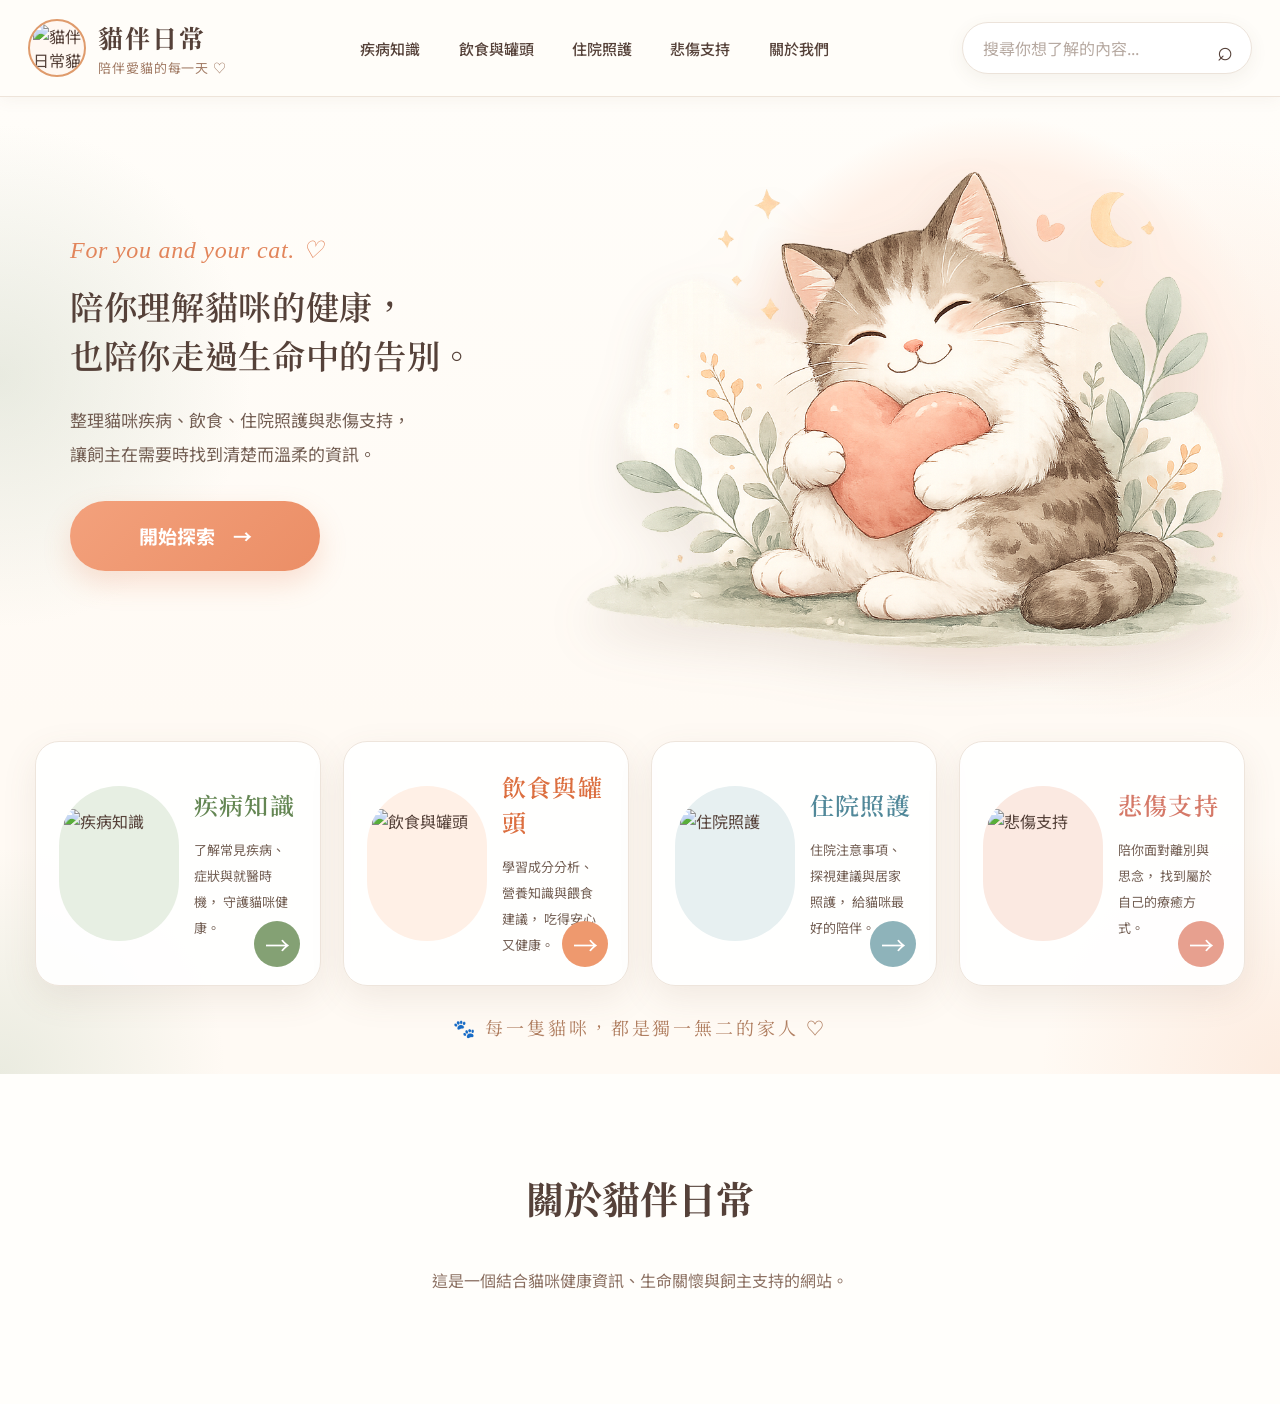
==== index.html @ 2c2134bd "Add files via upload" ====
<!DOCTYPE html>
<html lang="zh-Hant">
<head>
  <meta charset="UTF-8">

  <meta
    name="viewport"
    content="width=device-width, initial-scale=1.0"
  >

  <title>貓伴日常</title>

  <!-- Google 字體 -->
  <link rel="preconnect" href="https://fonts.googleapis.com">
  <link rel="preconnect" href="https://fonts.gstatic.com" crossorigin>

  <link
    href="https://fonts.googleapis.com/css2?family=Noto+Sans+TC:wght@400;500;600;700&family=Noto+Serif+TC:wght@500;600;700&display=swap"
    rel="stylesheet"
  >

  <!-- 連結 CSS -->
  <link rel="stylesheet" href="style.css">
</head>

<body>

  <!-- 導覽列 -->
  <header class="header">
    <div class="navigation">

      <!-- 左側 Logo -->
      <a href="#" class="logo">
        <div class="logo-image">
  <img
    src="images/cat-foot.png"
    alt="貓伴日常貓掌圖示"
  >
</div>

        <div class="logo-text">
          <strong>貓伴日常</strong>
          <span>陪伴愛貓的每一天 ♡</span>
        </div>
      </a>

      <!-- 中間選單 -->
      <nav class="nav-links">
        <a href="#disease">疾病知識</a>
        <a href="#food">飲食與罐頭</a>
        <a href="#hospital">住院照護</a>
        <a href="#grief">悲傷支持</a>
        <a href="#about">關於我們</a>
      </nav>

      <!-- 右側搜尋框 -->
      <div class="search-box">
        <input
          type="search"
          placeholder="搜尋你想了解的內容..."
        >

        <span class="search-icon">⌕</span>
      </div>

    </div>
  </header>

  <main>

    <!-- 首頁主視覺 -->
    <section class="hero">

      <div class="hero-container">

        <!-- 左側文字 -->
        <div class="hero-text">

          <p class="english-title">
            For you and your cat. ♡
          </p>

          <h1>
            陪你理解貓咪的健康，<br>
            也陪你走過生命中的告別。
          </h1>

          <p class="hero-description">
            整理貓咪疾病、飲食、住院照護與悲傷支持，<br>
            讓飼主在需要時找到清楚而溫柔的資訊。
          </p>

          <button id="exploreButton" class="explore-button">

    <span>開始探索</span>

    <span>→</span>

</button>

        </div>

        <!-- 右側圖片 -->
        <div class="hero-image-area">

          <div class="soft-circle"></div>

          <img
            src="cat-hero.png"
            alt="抱著愛心的貓咪插畫"
            class="hero-cat"
          >

          

        </div>

      </div>

    </section>

    <!-- 四張分類卡片 -->
    <section id="categories" class="category-section">

      <div class="category-grid">

        <!-- 疾病知識 -->
        <article id="disease" class="category-card">
          <div class="category-image green">
    <img src="images/cat-doctor.png" alt="疾病知識">
</div>

          <div class="category-content">
            <h2 class="green-text">疾病知識</h2>

            <p>
              了解常見疾病、症狀與就醫時機，
              守護貓咪健康。
            </p>
          </div>

          <button class="card-button green-button">
            →
          </button>
        </article>

        <!-- 飲食與罐頭 -->
        <article id="food" class="category-card">
          <div class="category-image orange">
    <img src="images/cat-can.png" alt="飲食與罐頭">
</div>

          <div class="category-content">
            <h2 class="orange-text">飲食與罐頭</h2>

            <p>
              學習成分分析、營養知識與餵食建議，
              吃得安心又健康。
            </p>
          </div>

          <button class="card-button orange-button">
            →
          </button>
        </article>

        <!-- 住院照護 -->
        <article id="hospital" class="category-card">
          <div class="category-image blue">
    <img src="images/cat-hospital.png" alt="住院照護">
</div>

          <div class="category-content">
            <h2 class="blue-text">住院照護</h2>

            <p>
              住院注意事項、探視建議與居家照護，
              給貓咪最好的陪伴。
            </p>
          </div>

          <button class="card-button blue-button">
            →
          </button>
        </article>

        <!-- 悲傷支持 -->
        <article id="grief" class="category-card">
          <div class="category-image pink">
    <img src="images/cat-heart.png" alt="悲傷支持">
</div>

          <div class="category-content">
            <h2 class="pink-text">悲傷支持</h2>

            <p>
              陪你面對離別與思念，
              找到屬於自己的療癒方式。
            </p>
          </div>

          <button class="card-button pink-button">
            →
          </button>
        </article>

      </div>

      <p class="bottom-text">
        🐾 每一隻貓咪，都是獨一無二的家人 ♡
      </p>

    </section>

    <!-- 暫時放著，讓導覽列可跳轉 -->
    <section id="about" class="about-section">
      <h2>關於貓伴日常</h2>

      <p>
        這是一個結合貓咪健康資訊、生命關懷與飼主支持的網站。
      </p>
    </section>

  </main>

  <!-- 連結 JavaScript -->
  <script src="script.js"></script>

</body>
</html>
---- style.css ----
/* =========================
   基本設定
========================= */

* {
  box-sizing: border-box;
}

html {
  scroll-behavior: smooth;
}

body {
  margin: 0;

  font-family:
    "Noto Sans TC",
    sans-serif;

  color: #554139;

  background-color: #fffaf4;
}

a {
  color: inherit;
  text-decoration: none;
}

button,
input {
  font: inherit;
}


/* =========================
   導覽列
========================= */

.header {
  position: sticky;
  top: 0;
  z-index: 100;

  background-color: rgba(255, 253, 249, 0.96);

  border-bottom: 1px solid #eee4da;

  box-shadow:
    0 3px 16px rgba(112, 87, 68, 0.06);

  backdrop-filter: blur(14px);
}

.navigation {
  width: min(
    1450px,
    calc(100% - 56px)
  );

  min-height: 96px;

  margin: 0 auto;

  display: grid;

  grid-template-columns:
    auto
    1fr
    auto;

  align-items: center;

  gap: 40px;
}


/* Logo */

.logo {
  display: flex;

  align-items: center;

  gap: 12px;
}

.logo-image {
  width: 58px;
  height: 58px;

  display: flex;
  align-items: center;
  justify-content: center;

  flex-shrink: 0;

  border: 2px solid #df9b6c;
  border-radius: 50%;

  background-color: #fff8f2;

  overflow: hidden;
}

.logo-image img {
  width: 48px;
  height: 48px;

  object-fit: contain;
}

.logo-text strong {
  display: block;

  font-family:
    "Noto Serif TC",
    serif;

  font-size: 25px;

  letter-spacing: 0.08em;
}

.logo-text span {
  display: block;

  margin-top: 3px;

  color: #a27c66;

  font-size: 13px;

  letter-spacing: 0.07em;
}


/* 導覽連結 */

.nav-links {
  display: flex;

  justify-content: center;

  gap: clamp(
    22px,
    3vw,
    48px
  );

  font-size: 15px;

  font-weight: 500;

  white-space: nowrap;
}

.nav-links a {
  position: relative;

  transition:
    color 0.2s ease;
}

.nav-links a::after {
  content: "";

  position: absolute;

  left: 0;
  right: 100%;
  bottom: -9px;

  height: 2px;

  background-color: #e99871;

  transition:
    right 0.2s ease;
}

.nav-links a:hover {
  color: #df875f;
}

.nav-links a:hover::after {
  right: 0;
}


/* 搜尋框 */

.search-box {
  width: 290px;
  height: 52px;

  padding: 0 18px;

  display: flex;

  align-items: center;

  gap: 10px;

  background-color: #ffffff;

  border: 1px solid #ece3da;

  border-radius: 999px;

  box-shadow:
    0 5px 18px rgba(102, 78, 60, 0.07);
}

.search-box input {
  width: 100%;

  border: none;

  outline: none;

  color: #554139;

  background-color: transparent;
}

.search-box input::placeholder {
  color: #b7aaa2;
}

.search-icon {
  font-size: 27px;
}


/* =========================
   首頁主視覺
========================= */

.hero {
  min-height: 620px;

  overflow: hidden;

  background:
    radial-gradient(
      circle at 94% 55%,
      rgba(249, 206, 181, 0.32),
      transparent 24%
    ),
    radial-gradient(
      circle at 0% 45%,
      rgba(191, 203, 183, 0.35),
      transparent 19%
    ),
    linear-gradient(
      180deg,
      #fffdf9 0%,
      #fffaf4 100%
    );
}

.hero-container{

    width:min(
        1400px,
        calc(100% - 60px)
    );

    margin:0 auto;

    display:grid;

    grid-template-columns:
        58%
        42%;

    align-items:center;

}


/* 左側文字 */

.hero-text {
  position: relative;
  z-index: 2;

  max-width: 720px;

  padding-left: 40px;
}

.english-title {
  margin: 0 0 18px;

  color: #e2855b;

  font-family:
    Georgia,
    "Times New Roman",
    serif;

  font-size: 24px;

  font-style: italic;

  letter-spacing: 0.03em;
}

.hero-text h1 {
  margin: 0;

  font-family:
    "Noto Serif TC",
    serif;

  font-size: clamp(
    26px,
    2.6vw,
    42px
  );

  font-weight: 600;

  line-height: 1.45;

  letter-spacing: 0.02em;

  max-width: 760px;
}

.hero-description {
  margin: 24px 0 30px;

  color: #735e53;

  font-size: 17px;

  line-height: 2;
}


/* 開始探索按鈕 */

.explore-button {
  min-width: 250px;
  height: 70px;

  padding: 0 30px;

  display: inline-flex;

  align-items: center;
  justify-content: center;

  gap: 18px;

  color: #ffffff;

  background:
    linear-gradient(
      135deg,
      #f3a17c,
      #eb8e66
    );

  border: none;

  border-radius: 999px;

  cursor: pointer;

  font-size: 19px;

  font-weight: 700;

  box-shadow:
    0 12px 28px rgba(226, 126, 84, 0.22);

  transition:
    transform 0.2s ease,
    box-shadow 0.2s ease;
}

.explore-button:hover {
  transform: translateY(-3px);

  box-shadow:
    0 17px 34px rgba(226, 126, 84, 0.3);
}

/* ⭐ 新增這段 */

.paw-icon{

    width:50px;

    height:50px;

    object-fit:contain;

    flex-shrink:0;

}

/* 右側圖片區 */

.hero-image-area {
  position: relative;

  min-height: 560px;

  display: flex;

  align-items: center;
  justify-content: center;
}

.soft-circle{

    position:absolute;

    width:580px;
    height:580px;

    border-radius:50%;

    background:
      radial-gradient(
        circle,
        #fde7d9 0%,
        #fff1e8 58%,
        transparent 70%
      );

}

.hero-cat {
  position: relative;
  z-index: 2;

  width: 920px;
  max-width: none;
  height: auto;

  object-fit: contain;

  transform:
    translate(-120px, 50px)
    scale(1.08);

  transform-origin: center;

  filter:
    drop-shadow(
      0 20px 22px rgba(105, 77, 60, 0.12)
    );
}


/* 裝飾 */

.decoration {
  position: absolute;

  z-index: 3;
}

.moon{

    top:90px;

    right:120px;

    font-size:58px;

}

.star-one{

    top:110px;

    left:130px;

    font-size:28px;

}

.star-two{

    bottom:120px;

    right:150px;

    font-size:22px;

}

.heart{

    top:150px;

    right:200px;

    font-size:26px;

}


/* =========================
   分類卡片區
========================= */

.category-section {
  padding: 24px 0 34px;

  background:
    radial-gradient(
      circle at 0% 100%,
      rgba(190, 204, 181, 0.32),
      transparent 17%
    ),
    radial-gradient(
      circle at 100% 100%,
      rgba(248, 203, 177, 0.3),
      transparent 18%
    ),
    #fffaf4;
}

.category-grid {
  width: min(
    1410px,
    calc(100% - 70px)
  );

  margin: 0 auto;

  display: grid;

  grid-template-columns:
    repeat(4, 1fr);

  gap: 22px;
}

.category-card {
  position: relative;

  min-height: 245px;

  padding: 25px 23px;

  display: grid;

  grid-template-columns:
    120px
    1fr;

  align-items: center;

  gap: 15px;

  background-color:
    rgba(255, 255, 255, 0.92);

  border: 1px solid #eee5dc;

  border-radius: 24px;

  box-shadow:
    0 12px 35px rgba(117, 87, 68, 0.1);

  transition:
    transform 0.2s ease,
    box-shadow 0.2s ease;
}

.category-card:hover {
  transform: translateY(-5px);

  box-shadow:
    0 18px 42px rgba(117, 87, 68, 0.14);
}


/* 卡片圓形插圖 */

.category-image {

  width: 120px;
  height: 155px;

  display: flex;

  justify-content: center;
  align-items: center;

  border-radius: 60px;

  overflow: hidden;
}

.category-image img{

    width:110px;

    height:110px;

    object-fit:contain;

    transition:.3s;

}

.category-card:hover .category-image img{

    transform:scale(1.08);

}

.category-image.green {
  background-color: #e7efe3;
}

.category-image.orange {
  background-color: #fff0e6;
}

.category-image.blue {
  background-color: #e7f0f1;
}

.category-image.pink {
  background-color: #fbe9e1;
}


/* 卡片文字 */

.category-content h2 {
  margin: 0 0 15px;

  font-family:
    "Noto Serif TC",
    serif;

  font-size: 24px;

  font-weight: 600;

  letter-spacing: 0.05em;
}

.category-content p {
  margin: 0;

  color: #735f54;

  font-size: 13px;

  line-height: 2;
}

.green-text {
  color: #648653;
}

.orange-text {
  color: #dc6f40;
}

.blue-text {
  color: #518899;
}

.pink-text {
  color: #d57968;
}


/* 卡片右下角按鈕 */

.card-button {
  position: absolute;

  right: 20px;
  bottom: 18px;

  width: 46px;
  height: 46px;

  display: grid;
  place-items: center;

  color: #ffffff;

  border: none;

  border-radius: 50%;

  cursor: pointer;

  font-size: 25px;

  transition:
    transform 0.2s ease;
}

.card-button:hover {
  transform: translateX(4px);
}

.green-button {
  background-color: #84a174;
}

.orange-button {
  background-color: #ee996e;
}

.blue-button {
  background-color: #8eb3ba;
}

.pink-button {
  background-color: #e7a08f;
}


/* 下方文字 */

.bottom-text {
  margin: 28px 0 0;

  text-align: center;

  color: #b07e60;

  font-family:
    "Noto Serif TC",
    serif;

  font-size: 18px;

  letter-spacing: 0.16em;
}


/* =========================
   關於區塊
========================= */

.about-section {
  min-height: 330px;

  padding: 90px 20px;

  display: grid;

  place-items: center;

  text-align: center;

  background-color: #fffefb;
}

.about-section h2 {
  margin: 0 0 15px;

  font-family:
    "Noto Serif TC",
    serif;

  font-size: 38px;
}

.about-section p {
  color: #8c7163;
}


/* =========================
   平板版
========================= */

@media (max-width: 1200px) {

  .search-box {
    display: none;
  }

  .navigation {
    grid-template-columns:
      auto
      1fr;
  }

  .hero-container {
    grid-template-columns:
      1fr
      1fr;
  }

  .category-grid {
    max-width: 900px;

    grid-template-columns:
      repeat(2, 1fr);
  }

}


/* =========================
   手機版
========================= */

@media (max-width: 820px) {

  .navigation {
    width: calc(100% - 28px);

    min-height: 78px;

    display: flex;

    justify-content: center;
  }

  .nav-links {
    display: none;
  }

  .hero-container {
    width: calc(100% - 30px);

    padding: 60px 0 20px;

    grid-template-columns: 1fr;

    text-align: center;
  }

  .hero-text h1 {
    font-size: 39px;
  }

  .hero-description br {
    display: none;
  }

  .hero-image-area {
    min-height: 430px;
  }

  .soft-circle {
    width: 390px;
    height: 390px;
  }

  .hero-cat {
    max-height: 430px;
  }

}


@media (max-width: 600px) {

  .logo-text strong {
    font-size: 20px;
  }

  .logo-text span {
    font-size: 11px;
  }

  .english-title {
    font-size: 21px;
  }

  .hero-text h1 {
    font-size: 34px;
  }

  .hero-description {
    font-size: 15px;
  }

  .explore-button {
    min-width: 220px;
    height: 62px;

    font-size: 17px;
  }

  .hero-image-area {
    min-height: 340px;
  }

  .soft-circle {
    width: 310px;
    height: 310px;
  }

  .category-grid {
    width: calc(100% - 28px);

    grid-template-columns: 1fr;
  }

  .category-card {
    grid-template-columns:
      110px
      1fr;
  }

  .category-image {
    width: 110px;
    height: 145px;
  }

  .bottom-text {
    padding: 0 15px;

    font-size: 14px;

    letter-spacing: 0.07em;
  }

}
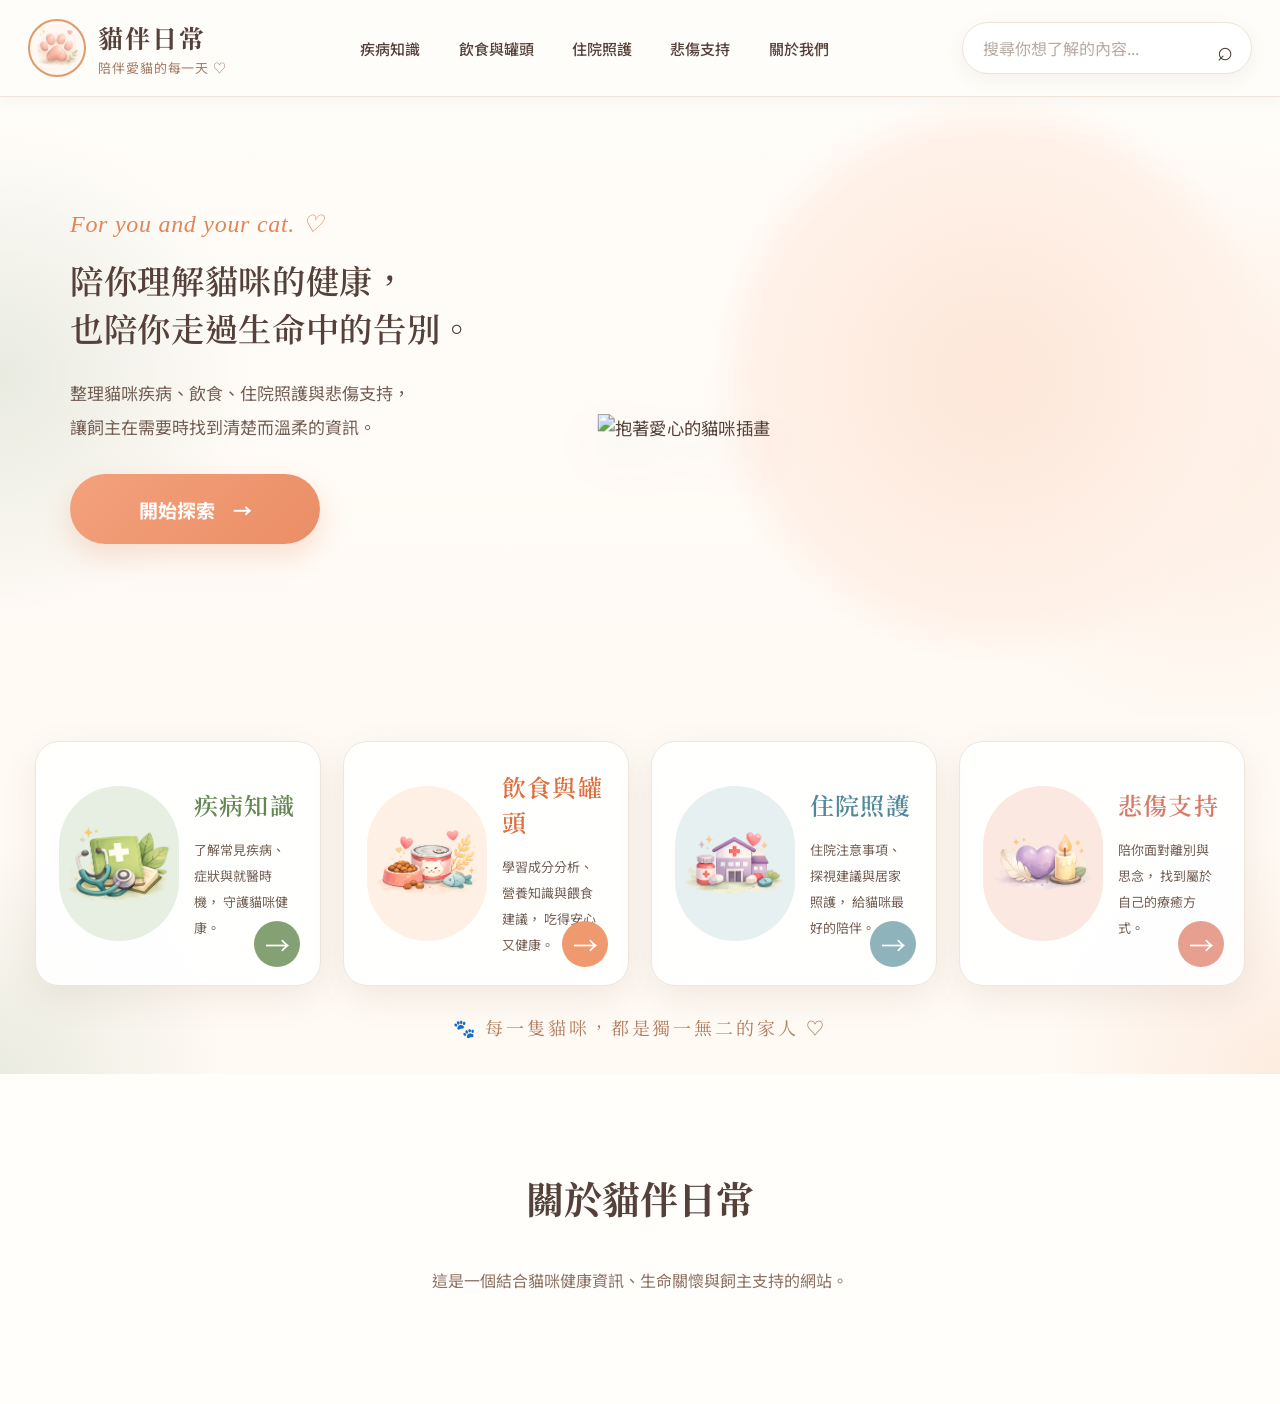
==== commit 9254a2e3: "Add files via upload" ====
--- a/index.html
+++ b/index.html
@@ -106,10 +106,10 @@
           <div class="soft-circle"></div>
 
           <img
-            src="cat-hero.png"
-            alt="抱著愛心的貓咪插畫"
-            class="hero-cat"
-          >
+    src="images/cat-hero.png"
+    alt="抱著愛心的貓咪插畫"
+    class="hero-cat"
+>
 
           
 
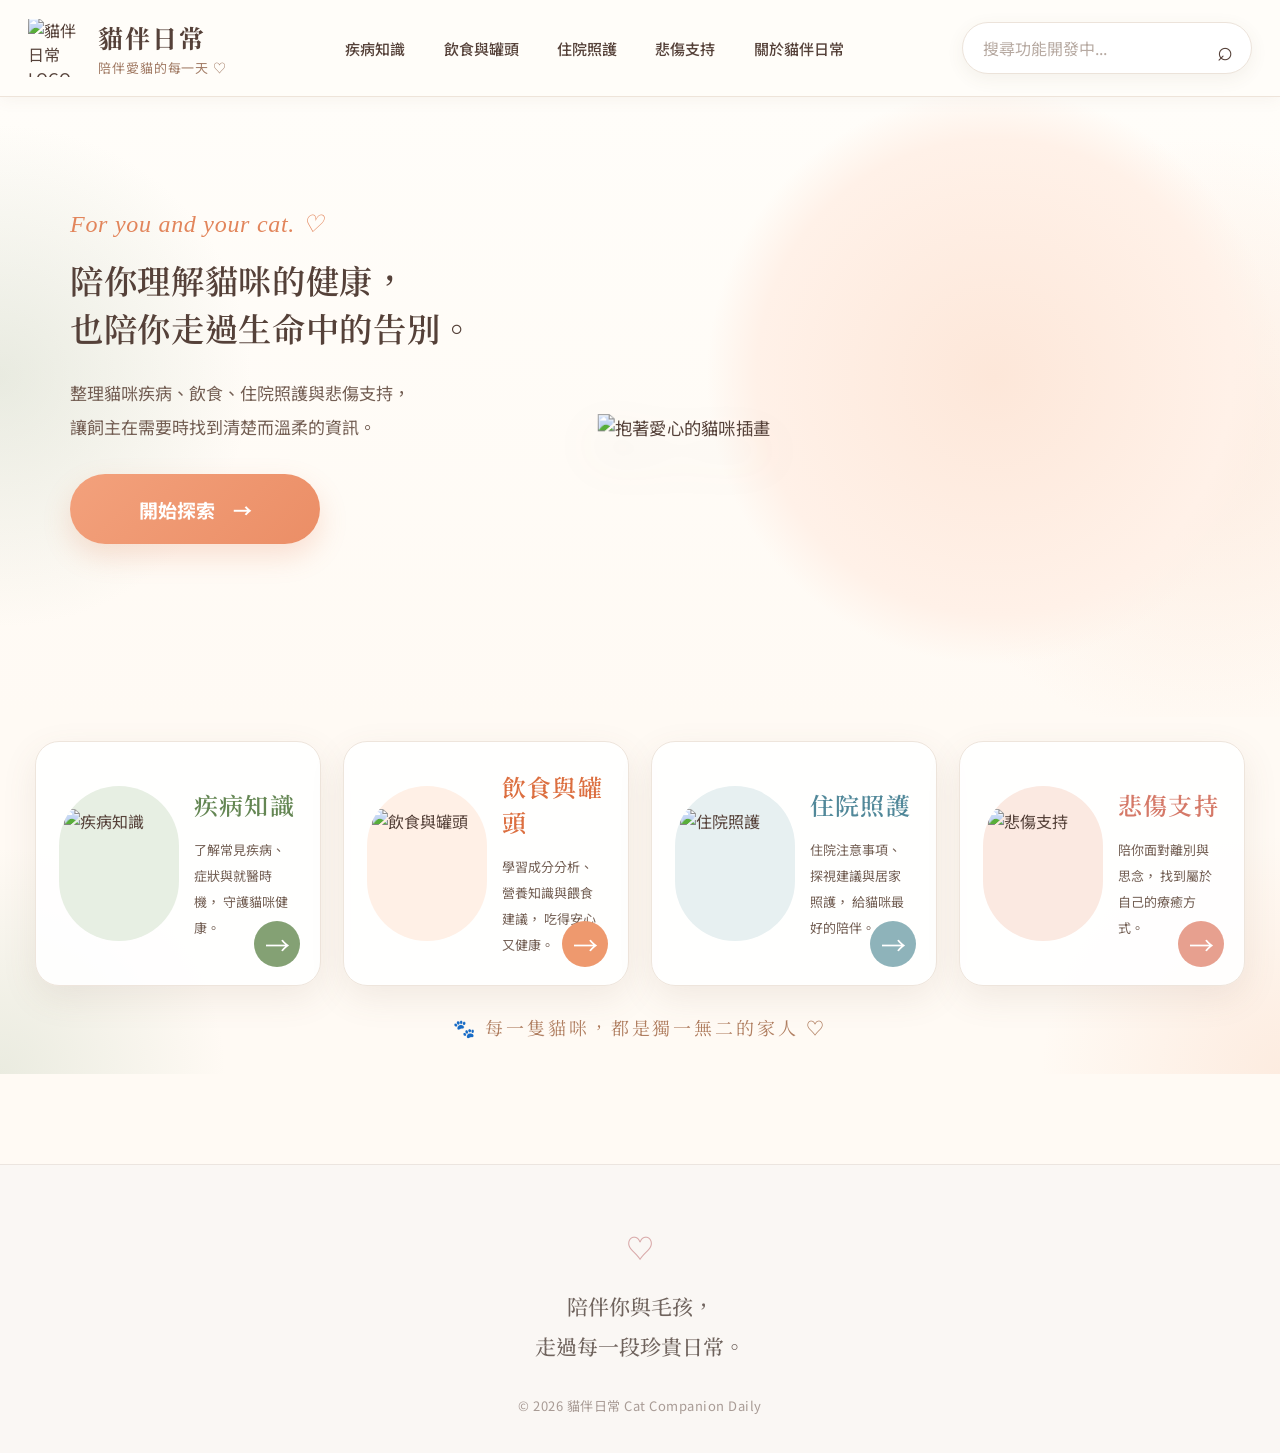
==== commit 0eb35e01: "Add files via upload" ====
--- a/index.html
+++ b/index.html
@@ -10,6 +10,8 @@
 
   <title>貓伴日常</title>
 
+<link rel="icon" type="image/png" href="images/cat-icon.png">
+
   <!-- Google 字體 -->
   <link rel="preconnect" href="https://fonts.googleapis.com">
   <link rel="preconnect" href="https://fonts.gstatic.com" crossorigin>
@@ -33,8 +35,8 @@
       <a href="#" class="logo">
         <div class="logo-image">
   <img
-    src="images/cat-foot.png"
-    alt="貓伴日常貓掌圖示"
+    src="images/cat-icon.png"
+    alt="貓伴日常LOGO"
   >
 </div>
 
@@ -46,22 +48,25 @@
 
       <!-- 中間選單 -->
       <nav class="nav-links">
-        <a href="#disease">疾病知識</a>
-        <a href="#food">飲食與罐頭</a>
-        <a href="#hospital">住院照護</a>
-        <a href="#grief">悲傷支持</a>
-        <a href="#about">關於我們</a>
+        <a href="disease.html">疾病知識</a>
+        <a href="food.html">飲食與罐頭</a>
+        <a href="hospital.html">住院照護</a>
+        <a href="grief.html">悲傷支持</a>
+        <a href="about.html">關於貓伴日常</a>
       </nav>
 
       <!-- 右側搜尋框 -->
       <div class="search-box">
-        <input
-          type="search"
-          placeholder="搜尋你想了解的內容..."
-        >
-
-        <span class="search-icon">⌕</span>
-      </div>
+
+  <input
+    type="search"
+    placeholder="搜尋功能開發中..."
+    disabled
+  >
+
+  <span class="search-icon">⌕</span>
+
+</div>
 
     </div>
   </header>
@@ -139,9 +144,12 @@
             </p>
           </div>
 
-          <button class="card-button green-button">
-            →
-          </button>
+          <a
+  href="disease.html"
+  class="card-button green-button"
+>
+  →
+</a>
         </article>
 
         <!-- 飲食與罐頭 -->
@@ -159,9 +167,12 @@
             </p>
           </div>
 
-          <button class="card-button orange-button">
-            →
-          </button>
+          <a
+  href="food.html"
+  class="card-button orange-button"
+>
+  →
+</a>
         </article>
 
         <!-- 住院照護 -->
@@ -179,30 +190,38 @@
             </p>
           </div>
 
-          <button class="card-button blue-button">
-            →
-          </button>
+          <a
+  href="hospital.html"
+  class="card-button blue-button"
+>
+  →
+</a>
         </article>
 
         <!-- 悲傷支持 -->
-        <article id="grief" class="category-card">
-          <div class="category-image pink">
+<article id="grief" class="category-card">
+
+  <div class="category-image pink">
     <img src="images/cat-heart.png" alt="悲傷支持">
-</div>
-
-          <div class="category-content">
-            <h2 class="pink-text">悲傷支持</h2>
-
-            <p>
-              陪你面對離別與思念，
-              找到屬於自己的療癒方式。
-            </p>
-          </div>
-
-          <button class="card-button pink-button">
-            →
-          </button>
-        </article>
+  </div>
+
+  <div class="category-content">
+    <h2 class="pink-text">悲傷支持</h2>
+
+    <p>
+      陪你面對離別與思念，
+      找到屬於自己的療癒方式。
+    </p>
+  </div>
+
+  <a
+    href="grief.html"
+    class="card-button pink-button"
+  >
+    →
+  </a>
+
+</article>
 
       </div>
 
@@ -212,19 +231,29 @@
 
     </section>
 
-    <!-- 暫時放著，讓導覽列可跳轉 -->
-    <section id="about" class="about-section">
-      <h2>關於貓伴日常</h2>
-
-      <p>
-        這是一個結合貓咪健康資訊、生命關懷與飼主支持的網站。
-      </p>
-    </section>
-
   </main>
 
   <!-- 連結 JavaScript -->
   <script src="script.js"></script>
 
 </body>
-</html>+</html>
+
+<footer class="site-footer">
+
+  <div class="site-footer-content">
+
+    <div class="footer-heart">♡</div>
+
+    <p class="footer-text">
+      陪伴你與毛孩，<br>
+      走過每一段珍貴日常。
+    </p>
+
+    <p class="footer-copyright">
+      © 2026 貓伴日常 Cat Companion Daily
+    </p>
+
+  </div>
+
+</footer>
--- a/style.css
+++ b/style.css
@@ -95,17 +95,12 @@
 
   flex-shrink: 0;
 
-  border: 2px solid #df9b6c;
-  border-radius: 50%;
-
-  background-color: #fff8f2;
-
   overflow: hidden;
 }
 
 .logo-image img {
-  width: 48px;
-  height: 48px;
+  width: 60px;
+  height: 60px;
 
   object-fit: contain;
 }
@@ -930,4 +925,4046 @@
     letter-spacing: 0.07em;
   }
 
-}+}
+
+/* =========================
+   疾病知識頁
+========================= */
+
+.disease-hero {
+  padding: 90px 20px 65px;
+
+  text-align: center;
+
+  background:
+    radial-gradient(
+      circle at 15% 30%,
+      rgba(190, 204, 181, 0.35),
+      transparent 23%
+    ),
+    radial-gradient(
+      circle at 90% 35%,
+      rgba(248, 203, 177, 0.28),
+      transparent 22%
+    ),
+    #fffaf4;
+}
+
+.disease-english-title {
+  margin: 0 0 12px;
+
+  color: #db8b64;
+
+  font-family:
+    Georgia,
+    "Times New Roman",
+    serif;
+
+  font-size: 21px;
+
+  font-style: italic;
+}
+
+.disease-hero h1 {
+  margin: 0 0 20px;
+
+  color: #5b453b;
+
+  font-family:
+    "Noto Serif TC",
+    serif;
+
+  font-size: 46px;
+
+  letter-spacing: 0.08em;
+}
+
+.disease-hero p {
+  max-width: 650px;
+
+  margin: 0 auto;
+
+  color: #806b60;
+
+  font-size: 17px;
+
+  line-height: 1.9;
+}
+
+.disease-section {
+  padding: 65px 0 100px;
+
+  background-color: #fffdf9;
+}
+
+.disease-grid {
+  width: min(
+    1100px,
+    calc(100% - 60px)
+  );
+
+  margin: 0 auto;
+
+  display: grid;
+
+  grid-template-columns:
+    repeat(2, 1fr);
+
+  gap: 28px;
+}
+
+.disease-card {
+  min-height: 245px;
+
+  padding: 34px;
+
+  display: grid;
+
+  grid-template-columns:
+    75px
+    1fr;
+
+  gap: 22px;
+
+  background-color: #ffffff;
+
+  border: 1px solid #eee4da;
+
+  border-radius: 26px;
+
+  box-shadow:
+    0 12px 32px rgba(108, 80, 62, 0.08);
+
+  transition:
+    transform 0.2s ease,
+    box-shadow 0.2s ease;
+}
+
+.disease-card:hover {
+  transform: translateY(-5px);
+
+  box-shadow:
+    0 18px 40px rgba(108, 80, 62, 0.13);
+}
+
+.disease-number {
+  width: 65px;
+  height: 65px;
+
+  display: grid;
+
+  place-items: center;
+
+  color: #ffffff;
+
+  background-color: #8fa882;
+
+  border-radius: 50%;
+
+  font-family:
+    Georgia,
+    "Times New Roman",
+    serif;
+
+  font-size: 20px;
+
+  font-weight: 700;
+}
+
+.disease-card-content h2 {
+  margin: 5px 0 16px;
+
+  color: #617c55;
+
+  font-family:
+    "Noto Serif TC",
+    serif;
+
+  font-size: 27px;
+}
+
+.disease-card-content p {
+  margin: 0 0 22px;
+
+  color: #78645a;
+
+  font-size: 15px;
+
+  line-height: 1.9;
+}
+
+.disease-link {
+  color: #df825c;
+
+  font-weight: 700;
+
+  display: inline-block;
+
+  transition: transform 0.3s ease, color 0.3s ease;
+}
+
+.disease-link:hover {
+  color: #c96d49;
+
+  transform: translateX(8px);
+}
+
+/* =========================
+   疾病文章詳細頁
+========================= */
+
+/* 上方標題區 */
+
+.article-hero {
+  padding: 82px 20px 70px;
+
+  text-align: center;
+
+  background:
+    radial-gradient(
+      circle at 12% 30%,
+      rgba(190, 204, 181, 0.32),
+      transparent 22%
+    ),
+    radial-gradient(
+      circle at 90% 35%,
+      rgba(248, 203, 177, 0.28),
+      transparent 22%
+    ),
+    #fffaf4;
+}
+
+.article-category {
+  margin: 0 0 14px;
+
+  color: #7d9a70;
+
+  font-size: 15px;
+  font-weight: 700;
+
+  letter-spacing: 0.12em;
+}
+
+.article-hero h1 {
+  margin: 0 0 20px;
+
+  color: #5c473d;
+
+  font-family:
+    "Noto Serif TC",
+    serif;
+
+  font-size: 46px;
+
+  letter-spacing: 0.06em;
+}
+
+.article-introduction {
+  max-width: 680px;
+
+  margin: 0 auto;
+
+  color: #806b60;
+
+  font-size: 17px;
+
+  line-height: 1.9;
+}
+
+
+/* 文章背景 */
+
+.article-section {
+  padding: 65px 0 100px;
+
+  background-color: #fffdf9;
+}
+
+
+/* 控制文章寬度 */
+
+.article-container {
+  width: min(
+    900px,
+    calc(100% - 60px)
+  );
+
+  margin: 0 auto;
+}
+
+
+/* 返回連結 */
+
+.back-link {
+  display: inline-block;
+
+  margin-bottom: 28px;
+
+  color: #d77e58;
+
+  font-size: 15px;
+  font-weight: 700;
+
+  transition:
+    transform 0.2s ease,
+    color 0.2s ease;
+}
+
+.back-link:hover {
+  color: #bd6745;
+
+  transform: translateX(-4px);
+}
+
+
+/* 每一個文章區塊 */
+
+.article-block {
+  margin-bottom: 26px;
+
+  padding: 34px 40px;
+
+  background-color: #ffffff;
+
+  border: 1px solid #eee4da;
+
+  border-radius: 24px;
+
+  box-shadow:
+    0 10px 28px rgba(105, 79, 61, 0.07);
+}
+
+.article-block h2 {
+  margin: 0 0 18px;
+
+  color: #66805b;
+
+  font-family:
+    "Noto Serif TC",
+    serif;
+
+  font-size: 27px;
+
+  letter-spacing: 0.04em;
+}
+
+.article-block p {
+  margin: 0 0 16px;
+
+  color: #705d53;
+
+  font-size: 16px;
+
+  line-height: 2;
+}
+
+.article-block p:last-child {
+  margin-bottom: 0;
+}
+
+
+/* 症狀與照護清單 */
+
+.article-block ul {
+  margin: 8px 0 0;
+
+  padding-left: 24px;
+}
+
+.article-block li {
+  margin-bottom: 10px;
+
+  color: #705d53;
+
+  font-size: 16px;
+
+  line-height: 1.8;
+}
+
+.article-block li::marker {
+  color: #8da781;
+}
+
+
+/* 需要就醫的提醒區塊 */
+
+.warning-block {
+  background-color: #fff5ef;
+
+  border-color: #f1d7c7;
+}
+
+.warning-block h2 {
+  color: #d97853;
+}
+
+
+/* 最下方醫療提醒 */
+
+.medical-note {
+  margin-top: 35px;
+
+  padding: 25px 30px;
+
+  text-align: center;
+
+  background-color: #eef4eb;
+
+  border-radius: 20px;
+}
+
+.medical-note strong {
+  display: block;
+
+  margin-bottom: 8px;
+
+  color: #607b55;
+
+  font-family:
+    "Noto Serif TC",
+    serif;
+
+  font-size: 20px;
+}
+
+.medical-note p {
+  margin: 0;
+
+  color: #6f635b;
+
+  font-size: 14px;
+
+  line-height: 1.8;
+}
+
+.article-gallery{
+
+    margin-top:60px;
+
+    margin-bottom:50px;
+
+    display:flex;
+
+    justify-content:center;
+
+    gap:30px;
+
+}
+
+.article-gallery img{
+
+    width:420px;
+
+    border-radius:18px;
+
+    box-shadow:
+        0 10px 28px rgba(0,0,0,.08);
+
+}
+
+/* =========================
+   Footer
+========================= */
+
+.footer{
+
+    margin-top:0;
+
+    background:#f6f0ea;
+
+    border-top:1px solid #e6ddd5;
+
+}
+
+.footer-container{
+
+    width:min(1000px, calc(100% - 60px));
+
+    margin:0 auto;
+
+    padding:60px 0;
+
+    text-align:center;
+
+}
+
+.footer h2{
+
+    margin:0;
+
+    color:#5a473d;
+
+    font-family:"Noto Serif TC", serif;
+
+    font-size:34px;
+
+}
+
+.footer-slogan{
+
+    margin:12px 0 35px;
+
+    color:#8f7668;
+
+}
+
+.footer hr{
+
+    margin:35px auto;
+
+    border:none;
+
+    border-top:1px solid #ddd2ca;
+
+}
+
+.footer h3{
+
+    color:#5a473d;
+
+    font-size:22px;
+
+}
+
+.footer-reference{
+
+    list-style:none;
+
+    padding:0;
+
+    margin:25px 0;
+
+}
+
+.footer-reference li{
+
+    margin:12px 0;
+
+    color:#6e5d54;
+
+}
+
+.footer-note{
+
+    color:#907d71;
+
+    line-height:1.8;
+
+}
+
+.copyright{
+
+    margin-top:25px;
+
+    color:#ad9d92;
+
+    font-size:14px;
+
+}
+
+.article-block .danger-text {
+    margin-top: 16px;
+
+    color: #d94b3d;
+
+    font-weight: 700;
+
+    line-height: 1.8;
+}
+
+.highlight-red{
+    color:#d94b3d;
+
+    font-weight:700;
+}
+
+/* 悲傷支持標題 */
+
+.grief-hero{
+  padding:100px 24px 70px;
+  text-align:center;
+  background:#f8f2ee;
+}
+
+.grief-english-title{
+  margin-bottom:12px;
+  color:#c96d49;
+  font-size:14px;
+  font-weight:600;
+  letter-spacing:2px;
+  text-transform:uppercase;
+}
+
+.grief-hero h1{
+  margin-bottom:20px;
+  color:#4f4039;
+  font-family:"Noto Serif TC", serif;
+  font-size:48px;
+}
+
+.grief-hero > p:last-child{
+  max-width:680px;
+  margin:0 auto;
+  color:#705d53;
+  line-height:2;
+}
+
+
+/* 新增紀念便條表單 */
+
+.memory-form-section{
+  padding:80px 24px;
+  background:#fffaf7;
+}
+
+.memory-form-container{
+  max-width:760px;
+  margin:0 auto;
+  padding:40px;
+  background:#ffffff;
+  border-radius:24px;
+  box-shadow:0 12px 35px rgba(91, 70, 59, 0.1);
+}
+
+.memory-form-container h2{
+  margin-bottom:30px;
+  color:#4f4039;
+  font-family:"Noto Serif TC", serif;
+  font-size:30px;
+  text-align:center;
+}
+
+.form-group{
+  margin-bottom:24px;
+}
+
+.form-group label{
+  display:block;
+  margin-bottom:10px;
+  color:#5f4c43;
+  font-weight:600;
+}
+
+.form-group input,
+.form-group textarea{
+  width:100%;
+  padding:14px 16px;
+  border:1px solid #dccbc2;
+  border-radius:12px;
+  background:#fffdfb;
+  color:#5f4c43;
+  font-family:inherit;
+  font-size:16px;
+}
+
+.form-group textarea{
+  resize:vertical;
+}
+
+.memory-submit-button{
+  display:block;
+  margin:30px auto 0;
+  padding:14px 30px;
+  border:none;
+  border-radius:999px;
+  background:#c96d49;
+  color:#ffffff;
+  font-size:16px;
+  font-weight:700;
+  cursor:pointer;
+}
+
+.memory-submit-button:hover{
+  transform:translateY(-2px);
+}
+
+.privacy-note{
+  margin-top:28px;
+  color:#8a7468;
+  font-size:14px;
+  line-height:1.8;
+  text-align:center;
+}
+
+
+/* 紀念牆 */
+
+.memory-wall-section{
+  padding:80px 24px;
+}
+
+.memory-wall-container{
+  max-width:1100px;
+  margin:0 auto;
+}
+
+.memory-wall-container h2{
+  margin-bottom:30px;
+  color:#4f4039;
+  font-family:"Noto Serif TC", serif;
+  font-size:32px;
+  text-align:center;
+}
+
+.memory-wall{
+  min-height:400px;
+  padding:50px;
+  background:#cfa77b;
+  border:14px solid #9c724f;
+  border-radius:20px;
+  box-shadow:0 15px 40px rgba(77, 55, 42, 0.18);
+}
+
+.memory-note{
+  position:relative;
+  width:260px;
+  padding:35px 24px 28px;
+  background:#fff1a8;
+  box-shadow:0 8px 18px rgba(65, 45, 33, 0.18);
+  transform:rotate(-2deg);
+}
+
+.memory-pin{
+  position:absolute;
+  top:-16px;
+  left:50%;
+  transform:translateX(-50%);
+  font-size:30px;
+}
+
+.memory-note h3{
+  margin-bottom:16px;
+  color:#5b463d;
+  font-family:"Noto Serif TC", serif;
+}
+
+.memory-note p{
+  color:#705d53;
+  line-height:1.9;
+}
+
+/* =========================
+   悲傷支持頁
+========================= */
+
+/* 主視覺 */
+.grief-hero {
+  padding: 90px 24px 80px;
+  background:
+    linear-gradient(
+      135deg,
+      #fff8f7 0%,
+      #fffdf9 55%,
+      #f7f3ef 100%
+    );
+}
+
+.grief-hero-container {
+  width: min(1180px, 100%);
+  margin: 0 auto;
+  display: grid;
+  grid-template-columns: 1.1fr 0.9fr;
+  align-items: center;
+  gap: 70px;
+}
+
+.grief-hero-text h1 {
+  margin: 14px 0 24px;
+  color: #594b47;
+  font-family: "Noto Serif TC", serif;
+  font-size: clamp(32px, 4vw, 50px);
+  line-height: 1.45;
+}
+
+.grief-hero-description {
+  max-width: 650px;
+  margin-bottom: 34px;
+  color: #756864;
+  font-size: 17px;
+  line-height: 2;
+}
+
+.grief-hero-image {
+  position: relative;
+  display: flex;
+  align-items: center;
+  justify-content: center;
+  min-height: 420px;
+}
+
+.grief-hero-image img {
+  position: relative;
+  z-index: 2;
+  width: min(350px, 90%);
+  object-fit: contain;
+}
+
+.grief-soft-circle {
+  position: absolute;
+  width: 370px;
+  height: 370px;
+  border-radius: 50%;
+  background: #f8dfdf;
+  opacity: 0.75;
+}
+
+/* 共用內容寬度 */
+.grief-content-container {
+  width: min(1180px, 100%);
+  margin: 0 auto;
+}
+
+.grief-section-heading {
+  max-width: 760px;
+  margin: 0 auto 55px;
+  text-align: center;
+}
+
+.grief-section-number {
+  margin: 0 0 8px;
+  color: #c78b8e;
+  font-family: "Noto Serif TC", serif;
+  font-size: 18px;
+  font-weight: 700;
+}
+
+.grief-section-heading h2 {
+  margin: 0 0 18px;
+  color: #584b47;
+  font-family: "Noto Serif TC", serif;
+  font-size: clamp(30px, 4vw, 44px);
+}
+
+.grief-section-heading > p:last-child {
+  margin: 0;
+  color: #7c6e69;
+  line-height: 1.95;
+}
+
+/* 理解悲傷 */
+.understand-section {
+  padding: 100px 24px;
+  background: #fffaf7;
+}
+
+.understand-grid {
+  display: grid;
+  grid-template-columns: repeat(4, 1fr);
+  gap: 24px;
+}
+
+.understand-card {
+  padding: 32px 26px;
+  border: 1px solid #eee3de;
+  border-radius: 22px;
+  background: #ffffff;
+  box-shadow: 0 12px 32px rgba(94, 72, 65, 0.07);
+  transition:
+    transform 0.3s ease,
+    box-shadow 0.3s ease;
+}
+
+.understand-card:hover {
+  transform: translateY(-7px);
+  box-shadow: 0 18px 42px rgba(94, 72, 65, 0.12);
+}
+
+.understand-icon {
+  margin-bottom: 18px;
+  font-size: 34px;
+}
+
+.understand-card h3 {
+  margin: 0 0 14px;
+  color: #5b4e49;
+  font-family: "Noto Serif TC", serif;
+  font-size: 23px;
+}
+
+.understand-card p {
+  margin: 0;
+  color: #80726d;
+  line-height: 1.85;
+}
+
+/* 照顧自己 */
+.self-care-section {
+  padding: 100px 24px;
+  background: #ffffff;
+}
+
+.self-care-grid {
+  display: grid;
+  grid-template-columns: repeat(4, 1fr);
+  gap: 24px;
+}
+
+.self-care-card {
+  min-height: 280px;
+  padding: 34px 27px;
+  border-radius: 24px;
+  background: #f5f8f1;
+  text-align: center;
+  transition:
+    transform 0.3s ease,
+    box-shadow 0.3s ease;
+}
+
+.self-care-card:nth-child(2) {
+  background: #fff6ef;
+}
+
+.self-care-card:nth-child(3) {
+  background: #f9f2f4;
+}
+
+.self-care-card:nth-child(4) {
+  background: #f0f6f7;
+}
+
+.self-care-card:hover {
+  transform: translateY(-7px);
+  box-shadow: 0 16px 38px rgba(94, 72, 65, 0.1);
+}
+
+.self-care-icon {
+  margin-bottom: 18px;
+  font-size: 38px;
+}
+
+.self-care-card h3 {
+  margin: 0 0 15px;
+  color: #584b47;
+  font-family: "Noto Serif TC", serif;
+  font-size: 23px;
+}
+
+.self-care-card p {
+  margin: 0;
+  color: #7d706b;
+  line-height: 1.85;
+}
+
+/* 思念角落 */
+.memory-section {
+  padding: 105px 24px;
+  background: #fff4f3;
+}
+
+.memory-layout {
+  display: grid;
+  grid-template-columns: 0.8fr 1.2fr;
+  gap: 45px;
+  align-items: start;
+}
+
+.memory-form-card {
+  padding: 36px;
+  border: 1px solid #edd9d6;
+  border-radius: 26px;
+  background: rgba(255, 255, 255, 0.9);
+  box-shadow: 0 16px 38px rgba(90, 67, 62, 0.09);
+}
+
+.memory-form-card h3 {
+  margin: 0 0 28px;
+  color: #594b47;
+  font-family: "Noto Serif TC", serif;
+  font-size: 27px;
+}
+
+.memory-form-group {
+  margin-bottom: 22px;
+}
+
+.memory-form-group label {
+  display: block;
+  margin-bottom: 9px;
+  color: #655651;
+  font-weight: 700;
+}
+
+.memory-form-group input,
+.memory-form-group textarea {
+  width: 100%;
+  box-sizing: border-box;
+  padding: 14px 16px;
+  border: 1px solid #dfcfca;
+  border-radius: 14px;
+  background: #fffdfc;
+  color: #594d49;
+  font-family: inherit;
+  font-size: 16px;
+  outline: none;
+}
+
+.memory-form-group textarea {
+  resize: vertical;
+}
+
+.memory-form-group input:focus,
+.memory-form-group textarea:focus {
+  border-color: #c9898c;
+  box-shadow: 0 0 0 3px rgba(201, 137, 140, 0.14);
+}
+
+.memory-color-area {
+  margin-bottom: 24px;
+}
+
+.memory-color-area p {
+  margin: 0 0 12px;
+  color: #655651;
+  font-weight: 700;
+}
+
+.memory-color-options {
+  display: flex;
+  gap: 12px;
+}
+
+.memory-color {
+  width: 38px;
+  height: 38px;
+  padding: 0;
+  border: 3px solid transparent;
+  border-radius: 50%;
+  cursor: pointer;
+}
+
+.memory-color:hover {
+  border-color: #a87979;
+}
+
+.yellow-note {
+  background: #f6e6a9;
+}
+
+.pink-note {
+  background: #f3cfd4;
+}
+
+.green-note {
+  background: #d8e7cf;
+}
+
+.blue-note {
+  background: #d6e6ed;
+}
+
+.memory-submit-button {
+  width: 100%;
+  padding: 14px 18px;
+  border: none;
+  border-radius: 14px;
+  background: #bf7f82;
+  color: #ffffff;
+  font-family: inherit;
+  font-size: 16px;
+  font-weight: 700;
+}
+
+.memory-submit-button:disabled {
+  cursor: not-allowed;
+  opacity: 0.65;
+}
+
+.memory-development-note {
+  margin: 12px 0 0;
+  color: #9a8580;
+  font-size: 14px;
+  text-align: center;
+}
+
+/* 軟木牆 */
+.memory-board {
+  display: grid;
+  grid-template-columns: repeat(2, minmax(0, 1fr));
+  gap: 28px;
+  min-height: 520px;
+  padding: 45px;
+  border: 12px solid #a97552;
+  border-radius: 20px;
+  background:
+    radial-gradient(
+      circle at 25% 25%,
+      rgba(255, 255, 255, 0.16) 0 2px,
+      transparent 3px
+    ),
+    radial-gradient(
+      circle at 70% 60%,
+      rgba(99, 54, 28, 0.12) 0 2px,
+      transparent 3px
+    ),
+    #c99769;
+  background-size: 34px 34px, 41px 41px, auto;
+  box-shadow:
+    inset 0 0 25px rgba(88, 52, 31, 0.18),
+    0 18px 40px rgba(90, 63, 45, 0.16);
+}
+
+.memory-note {
+  position: relative;
+  min-height: 190px;
+  padding: 34px 25px 24px;
+  box-shadow: 0 10px 18px rgba(80, 54, 38, 0.17);
+}
+
+.memory-note:nth-child(1) {
+  transform: rotate(-2deg);
+}
+
+.memory-note:nth-child(2) {
+  transform: rotate(2deg);
+}
+
+.memory-note:nth-child(3) {
+  transform: rotate(-1deg);
+}
+
+.note-yellow {
+  background: #f7e8ad;
+}
+
+.note-pink {
+  background: #f4cfd5;
+}
+
+.note-green {
+  background: #dbe9d2;
+}
+
+.memory-pin {
+  position: absolute;
+  top: 10px;
+  left: 50%;
+  color: #b95757;
+  font-size: 22px;
+  transform: translateX(-50%);
+  text-shadow: 0 2px 2px rgba(80, 30, 30, 0.2);
+}
+
+.memory-note-to {
+  margin: 0 0 14px;
+  color: #5a4a43;
+  font-family: "Noto Serif TC", serif;
+  font-size: 21px;
+  font-weight: 700;
+}
+
+.memory-note-message {
+  margin: 0;
+  color: #65564e;
+  line-height: 1.8;
+}
+
+.memory-note-symbol {
+  margin: 18px 0 0;
+  color: #9e6667;
+  font-size: 22px;
+  text-align: right;
+}
+
+.memory-privacy-note {
+  max-width: 760px;
+  margin: 32px auto 0;
+  color: #8b7772;
+  font-size: 14px;
+  line-height: 1.8;
+  text-align: center;
+}
+
+/* 結尾 */
+.grief-ending {
+  padding: 110px 24px;
+  background: #f3e8e5;
+}
+
+.grief-ending-content {
+  width: min(720px, 100%);
+  margin: 0 auto;
+  text-align: center;
+}
+
+.ending-symbol {
+  margin: 0 0 18px;
+  color: #c78386;
+  font-size: 32px;
+}
+
+.grief-ending h2 {
+  margin: 0 0 20px;
+  color: #584b47;
+  font-family: "Noto Serif TC", serif;
+  font-size: clamp(28px, 4vw, 42px);
+}
+
+.grief-ending-content > p:last-child {
+  margin: 0;
+  color: #786a66;
+  line-height: 2;
+}
+
+/* 平板 */
+@media (max-width: 950px) {
+
+  .grief-hero-container {
+    grid-template-columns: 1fr;
+    gap: 40px;
+    text-align: center;
+  }
+
+  .grief-hero-description {
+    margin-left: auto;
+    margin-right: auto;
+  }
+
+  .grief-hero-image {
+    min-height: 320px;
+  }
+
+  .grief-soft-circle {
+    width: 290px;
+    height: 290px;
+  }
+
+  .understand-grid,
+  .self-care-grid {
+    grid-template-columns: repeat(2, 1fr);
+  }
+
+  .memory-layout {
+    grid-template-columns: 1fr;
+  }
+
+}
+
+/* 手機 */
+@media (max-width: 600px) {
+
+  .grief-hero {
+    padding: 65px 20px 55px;
+  }
+
+  .grief-hero-text h1 {
+    font-size: 34px;
+  }
+
+  .understand-section,
+  .self-care-section,
+  .memory-section {
+    padding: 75px 20px;
+  }
+
+  .understand-grid,
+  .self-care-grid,
+  .memory-board {
+    grid-template-columns: 1fr;
+  }
+
+  .memory-form-card {
+    padding: 27px 22px;
+  }
+
+  .memory-board {
+    padding: 32px 24px;
+    border-width: 9px;
+  }
+
+  .memory-note {
+    transform: none !important;
+  }
+
+}
+
+/* 思念便條互動狀態 */
+.memory-color.selected {
+  border-color: #8f6264;
+  box-shadow:
+    0 0 0 3px rgba(143, 98, 100, 0.15);
+  transform: scale(1.08);
+}
+
+.memory-submit-button {
+  cursor: pointer;
+  transition:
+    transform 0.25s ease,
+    background 0.25s ease,
+    box-shadow 0.25s ease;
+}
+
+.memory-submit-button:hover {
+  background: #ad6d71;
+  transform: translateY(-2px);
+  box-shadow: 0 10px 24px rgba(150, 91, 95, 0.2);
+}
+
+.memory-submit-button:active {
+  transform: translateY(0);
+}
+
+.memory-message-success {
+  color: #66835f;
+}
+
+.memory-message-error {
+  color: #c15e5e;
+}
+
+.note-blue {
+  background: #d8e8ef;
+}
+
+.memory-note-new {
+  animation: memoryNoteAppear 0.55s ease;
+}
+
+@keyframes memoryNoteAppear {
+
+  from {
+    opacity: 0;
+    transform: translateY(25px) rotate(-2deg) scale(0.92);
+  }
+
+  to {
+    opacity: 1;
+    transform: translateY(0) rotate(0deg) scale(1);
+  }
+
+}
+
+/* 刪除思念便條按鈕 */
+.memory-delete-button {
+  position: absolute;
+  top: 8px;
+  right: 10px;
+  z-index: 3;
+  width: 28px;
+  height: 28px;
+  padding: 0;
+  border: none;
+  border-radius: 50%;
+  background: rgba(255, 255, 255, 0.55);
+  color: #8c6663;
+  font-size: 20px;
+  line-height: 1;
+  cursor: pointer;
+  opacity: 0;
+  transition:
+    opacity 0.25s ease,
+    background 0.25s ease,
+    transform 0.25s ease;
+}
+
+.memory-note:hover .memory-delete-button,
+.memory-delete-button:focus-visible {
+  opacity: 1;
+}
+
+.memory-delete-button:hover {
+  background: rgba(255, 255, 255, 0.9);
+  transform: scale(1.1);
+}
+
+.memory-delete-button:focus-visible {
+  outline: 3px solid rgba(143, 98, 100, 0.3);
+}
+
+/* 刪除時的淡出動畫 */
+.memory-note-removing {
+  pointer-events: none;
+  animation: memoryNoteRemove 0.3s ease forwards;
+}
+
+@keyframes memoryNoteRemove {
+  from {
+    opacity: 1;
+    transform: scale(1);
+  }
+
+  to {
+    opacity: 0;
+    transform: scale(0.85);
+  }
+}
+
+/* =========================
+   關於貓伴日常頁面
+========================= */
+
+/* Hero */
+.about-hero {
+  padding: 90px 24px 85px;
+  overflow: hidden;
+  background:
+    linear-gradient(
+      135deg,
+      #fffaf6 0%,
+      #fffdf9 50%,
+      #f5eee8 100%
+    );
+}
+
+.about-hero-container {
+  width: min(1180px, 100%);
+  margin: 0 auto;
+  display: grid;
+  grid-template-columns: 1.05fr 0.95fr;
+  align-items: center;
+  gap: 75px;
+}
+
+.about-hero-text h1 {
+  margin: 13px 0 12px;
+  color: #594b47;
+  font-family: "Noto Serif TC", serif;
+  font-size: clamp(36px, 4.5vw, 56px);
+  line-height: 1.35;
+}
+
+.about-hero-text h2 {
+  margin: 0 0 25px;
+  color: #b17678;
+  font-family: "Noto Serif TC", serif;
+  font-size: clamp(25px, 3vw, 36px);
+  font-weight: 600;
+  line-height: 1.55;
+}
+
+.about-hero-description {
+  max-width: 650px;
+  margin: 0 0 34px;
+  color: #756864;
+  font-size: 17px;
+  line-height: 2;
+}
+
+.about-hero-visual {
+  position: relative;
+  min-height: 450px;
+  display: flex;
+  align-items: center;
+  justify-content: center;
+}
+
+.about-hero-circle {
+  position: absolute;
+  width: 405px;
+  height: 405px;
+  border-radius: 50%;
+  background: #f2d8d6;
+  opacity: 0.75;
+}
+
+.about-hero-card {
+  position: relative;
+  z-index: 2;
+  width: min(350px, 85%);
+  padding: 58px 38px 45px;
+  border: 1px solid rgba(216, 185, 179, 0.75);
+  border-radius: 38px;
+  background: rgba(255, 255, 255, 0.88);
+  box-shadow: 0 25px 55px rgba(104, 77, 68, 0.14);
+  text-align: center;
+  transform: rotate(2deg);
+}
+
+.about-cat-icon {
+  margin-bottom: 18px;
+  font-size: 82px;
+}
+
+.about-hero-card-small {
+  margin: 0 0 10px;
+  color: #b68283;
+  font-size: 12px;
+  font-weight: 700;
+  letter-spacing: 2px;
+}
+
+.about-hero-card-title {
+  margin: 0;
+  color: #594b47;
+  font-family: "Noto Serif TC", serif;
+  font-size: 25px;
+  font-weight: 700;
+}
+
+.about-hero-paws {
+  margin-top: 25px;
+  display: flex;
+  justify-content: center;
+  gap: 18px;
+  color: #bd8788;
+  font-size: 22px;
+}
+
+/* 共用區塊 */
+.about-content-container {
+  width: min(1180px, 100%);
+  margin: 0 auto;
+}
+
+.about-section-heading {
+  max-width: 760px;
+  margin: 0 auto 55px;
+  text-align: center;
+}
+
+.about-section-number {
+  margin: 0 0 8px;
+  color: #c28788;
+  font-family: "Noto Serif TC", serif;
+  font-size: 18px;
+  font-weight: 700;
+}
+
+.about-section-heading h2 {
+  margin: 0 0 18px;
+  color: #594b47;
+  font-family: "Noto Serif TC", serif;
+  font-size: clamp(30px, 4vw, 44px);
+}
+
+.about-section-heading > p:last-child {
+  margin: 0;
+  color: #7b6d68;
+  line-height: 1.95;
+}
+
+/* 貓伴日常相信 */
+.about-belief-section {
+  padding: 100px 24px;
+  background: #fffaf7;
+}
+
+.about-belief-grid {
+  display: grid;
+  grid-template-columns: repeat(3, 1fr);
+  gap: 28px;
+}
+
+.about-belief-card {
+  padding: 38px 30px;
+  border: 1px solid #eee0da;
+  border-radius: 26px;
+  background: #ffffff;
+  box-shadow: 0 14px 36px rgba(91, 67, 60, 0.07);
+  text-align: center;
+  transition:
+    transform 0.3s ease,
+    box-shadow 0.3s ease;
+}
+
+.about-belief-card:hover {
+  transform: translateY(-7px);
+  box-shadow: 0 20px 44px rgba(91, 67, 60, 0.12);
+}
+
+.about-belief-card:nth-child(2) {
+  background: #fff7f6;
+}
+
+.about-belief-card:nth-child(3) {
+  background: #f7faf4;
+}
+
+.about-card-icon {
+  margin-bottom: 20px;
+  font-size: 42px;
+}
+
+.about-belief-card h3 {
+  margin: 0 0 15px;
+  color: #594b47;
+  font-family: "Noto Serif TC", serif;
+  font-size: 24px;
+}
+
+.about-belief-card p {
+  margin: 0;
+  color: #7a6c67;
+  line-height: 1.9;
+}
+
+/* 創立故事 */
+.about-story-section {
+  padding: 110px 24px;
+  background: #ffffff;
+}
+
+.about-story-layout {
+  display: grid;
+  grid-template-columns: 0.9fr 1.1fr;
+  align-items: center;
+  gap: 90px;
+}
+
+.about-story-decoration {
+  position: relative;
+  min-height: 430px;
+  display: flex;
+  align-items: center;
+  justify-content: center;
+}
+
+.story-main-shape {
+  position: relative;
+  z-index: 2;
+  width: 310px;
+  height: 350px;
+  border-radius: 48% 48% 42% 42%;
+  display: flex;
+  flex-direction: column;
+  align-items: center;
+  justify-content: center;
+  background:
+    linear-gradient(
+      145deg,
+      #f5ded7,
+      #efd1cc
+    );
+  box-shadow: 0 22px 48px rgba(108, 77, 67, 0.14);
+}
+
+.story-cat {
+  font-size: 105px;
+}
+
+.story-heart {
+  margin-top: 18px;
+  color: #b9787a;
+  font-size: 38px;
+}
+
+.story-small-circle {
+  position: absolute;
+  border-radius: 50%;
+}
+
+.story-circle-one {
+  top: 30px;
+  right: 45px;
+  width: 85px;
+  height: 85px;
+  background: #f5ead7;
+}
+
+.story-circle-two {
+  bottom: 30px;
+  left: 35px;
+  width: 115px;
+  height: 115px;
+  background: #e3eee1;
+}
+
+.about-story-content h2 {
+  margin: 5px 0 28px;
+  color: #594b47;
+  font-family: "Noto Serif TC", serif;
+  font-size: clamp(32px, 4vw, 46px);
+  line-height: 1.45;
+}
+
+.about-story-content > p:not(.about-section-number) {
+  margin: 0 0 20px;
+  color: #746661;
+  font-size: 17px;
+  line-height: 2;
+}
+
+.about-story-content > p:nth-of-type(3) {
+  color: #ad7476;
+  font-family: "Noto Serif TC", serif;
+  font-size: 23px;
+  font-weight: 700;
+}
+
+/* 網站提供內容 */
+.about-services-section {
+  padding: 105px 24px;
+  background: #f7f4f0;
+}
+
+.about-services-grid {
+  display: grid;
+  grid-template-columns: repeat(2, 1fr);
+  gap: 28px;
+}
+
+.about-service-card {
+  padding: 36px 34px;
+  border: 1px solid #e9ddd7;
+  border-radius: 26px;
+  background: #ffffff;
+  color: inherit;
+  text-decoration: none;
+  box-shadow: 0 12px 32px rgba(87, 66, 59, 0.06);
+  transition:
+    transform 0.3s ease,
+    box-shadow 0.3s ease,
+    border-color 0.3s ease;
+}
+
+.about-service-card:hover {
+  transform: translateY(-7px);
+  border-color: #d7b6b1;
+  box-shadow: 0 20px 44px rgba(87, 66, 59, 0.11);
+}
+
+.about-service-icon {
+  margin-bottom: 17px;
+  font-size: 38px;
+}
+
+.about-service-card h3 {
+  margin: 0 0 14px;
+  color: #594b47;
+  font-family: "Noto Serif TC", serif;
+  font-size: 26px;
+}
+
+.about-service-card p {
+  margin: 0 0 24px;
+  color: #796b66;
+  line-height: 1.9;
+}
+
+.about-service-link {
+  color: #b27376;
+  font-weight: 700;
+}
+
+/* 網站特色 */
+.about-features-section {
+  padding: 105px 24px;
+  background: #ffffff;
+}
+
+.about-features-grid {
+  max-width: 950px;
+  margin: 0 auto;
+  display: grid;
+  gap: 22px;
+}
+
+.about-feature-item {
+  padding: 29px 32px;
+  border: 1px solid #eadfd9;
+  border-radius: 22px;
+  display: grid;
+  grid-template-columns: 75px 1fr;
+  align-items: center;
+  gap: 25px;
+  background: #fffdfb;
+  transition:
+    transform 0.3s ease,
+    box-shadow 0.3s ease;
+}
+
+.about-feature-item:hover {
+  transform: translateX(7px);
+  box-shadow: 0 14px 34px rgba(91, 68, 60, 0.08);
+}
+
+.about-feature-number {
+  width: 68px;
+  height: 68px;
+  border-radius: 20px;
+  display: flex;
+  align-items: center;
+  justify-content: center;
+  background: #f2dfdc;
+  color: #a96f71;
+  font-family: "Noto Serif TC", serif;
+  font-size: 20px;
+  font-weight: 700;
+}
+
+.about-feature-item:nth-child(2) .about-feature-number {
+  background: #f1ead9;
+}
+
+.about-feature-item:nth-child(3) .about-feature-number {
+  background: #e6eee2;
+}
+
+.about-feature-item:nth-child(4) .about-feature-number {
+  background: #e4edf0;
+}
+
+.about-feature-item h3 {
+  margin: 0 0 9px;
+  color: #594b47;
+  font-family: "Noto Serif TC", serif;
+  font-size: 23px;
+}
+
+.about-feature-item p {
+  margin: 0;
+  color: #796b66;
+  line-height: 1.85;
+}
+
+/* 未來展望 */
+.about-future-section {
+  padding: 105px 24px;
+  background: #fff8f6;
+}
+
+.about-timeline {
+  position: relative;
+  max-width: 850px;
+  margin: 0 auto;
+}
+
+.about-timeline-line {
+  position: absolute;
+  top: 15px;
+  bottom: 15px;
+  left: 22px;
+  width: 2px;
+  background: #d8b2ae;
+}
+
+.about-timeline-item {
+  position: relative;
+  padding-left: 75px;
+  margin-bottom: 32px;
+}
+
+.about-timeline-item:last-child {
+  margin-bottom: 0;
+}
+
+.about-timeline-point {
+  position: absolute;
+  top: 26px;
+  left: 12px;
+  z-index: 2;
+  width: 22px;
+  height: 22px;
+  border: 5px solid #fff8f6;
+  border-radius: 50%;
+  background: #bd7e80;
+  box-shadow: 0 0 0 2px #d6aaa7;
+}
+
+.about-timeline-card {
+  padding: 29px 32px;
+  border: 1px solid #ead8d4;
+  border-radius: 22px;
+  background: rgba(255, 255, 255, 0.9);
+}
+
+.about-timeline-card span {
+  color: #b27476;
+  font-size: 14px;
+  font-weight: 700;
+}
+
+.about-timeline-card h3 {
+  margin: 8px 0 12px;
+  color: #594b47;
+  font-family: "Noto Serif TC", serif;
+  font-size: 24px;
+}
+
+.about-timeline-card p {
+  margin: 0;
+  color: #796b66;
+  line-height: 1.85;
+}
+
+/* 結尾 */
+.about-ending {
+  padding: 115px 24px;
+  background:
+    linear-gradient(
+      135deg,
+      #ead8d4,
+      #f5e9e5
+    );
+}
+
+.about-ending-content {
+  width: min(760px, 100%);
+  margin: 0 auto;
+  text-align: center;
+}
+
+.about-ending-symbol {
+  margin: 0 0 18px;
+  color: #b87376;
+  font-size: 34px;
+}
+
+.about-ending h2 {
+  margin: 0 0 22px;
+  color: #594b47;
+  font-family: "Noto Serif TC", serif;
+  font-size: clamp(29px, 4vw, 43px);
+  line-height: 1.55;
+}
+
+.about-ending-content > p:not(.about-ending-symbol) {
+  margin: 0 auto 30px;
+  color: #756762;
+  font-size: 17px;
+  line-height: 2;
+}
+
+.about-ending-button {
+  display: inline-block;
+  padding: 14px 28px;
+  border-radius: 999px;
+  background: #b97779;
+  color: #ffffff;
+  text-decoration: none;
+  font-weight: 700;
+  transition:
+    transform 0.25s ease,
+    background 0.25s ease,
+    box-shadow 0.25s ease;
+}
+
+.about-ending-button:hover {
+  background: #a66568;
+  transform: translateY(-3px);
+  box-shadow: 0 12px 27px rgba(150, 91, 94, 0.22);
+}
+
+/* 平板 */
+@media (max-width: 950px) {
+
+  .about-hero-container,
+  .about-story-layout {
+    grid-template-columns: 1fr;
+    gap: 50px;
+  }
+
+  .about-hero-text {
+    text-align: center;
+  }
+
+  .about-hero-description {
+    margin-left: auto;
+    margin-right: auto;
+  }
+
+  .about-hero-visual {
+    min-height: 370px;
+  }
+
+  .about-belief-grid {
+    grid-template-columns: 1fr;
+  }
+
+  .about-story-content {
+    text-align: center;
+  }
+
+  .about-story-decoration {
+    min-height: 360px;
+  }
+
+}
+
+/* 手機 */
+@media (max-width: 650px) {
+
+  .about-hero {
+    padding: 65px 20px 60px;
+  }
+
+  .about-hero-text h1 {
+    font-size: 36px;
+  }
+
+  .about-hero-text h2 {
+    font-size: 25px;
+  }
+
+  .about-hero-visual {
+    min-height: 310px;
+  }
+
+  .about-hero-circle {
+    width: 285px;
+    height: 285px;
+  }
+
+  .about-hero-card {
+    width: 250px;
+    padding: 42px 25px 35px;
+  }
+
+  .about-cat-icon {
+    font-size: 65px;
+  }
+
+  .about-belief-section,
+  .about-story-section,
+  .about-services-section,
+  .about-features-section,
+  .about-future-section {
+    padding: 75px 20px;
+  }
+
+  .about-services-grid {
+    grid-template-columns: 1fr;
+  }
+
+  .story-main-shape {
+    width: 250px;
+    height: 290px;
+  }
+
+  .story-cat {
+    font-size: 85px;
+  }
+
+  .about-feature-item {
+    grid-template-columns: 1fr;
+    gap: 17px;
+  }
+
+  .about-feature-number {
+    width: 58px;
+    height: 58px;
+  }
+
+  .about-timeline-item {
+    padding-left: 57px;
+  }
+
+  .about-timeline-line {
+    left: 17px;
+  }
+
+  .about-timeline-point {
+    left: 7px;
+  }
+
+  .about-timeline-card {
+    padding: 25px 22px;
+  }
+
+  .about-ending {
+    padding: 85px 20px;
+  }
+
+}
+
+/* ==================================================
+   住院照護頁面 hospital.html
+================================================== */
+
+/* ---------- 共用容器 ---------- */
+
+.hospital-container {
+  width: min(1180px, calc(100% - 48px));
+  margin: 0 auto;
+}
+
+.hospital-section-heading {
+  max-width: 780px;
+  margin: 0 auto 58px;
+  text-align: center;
+}
+
+.hospital-section-icon {
+  width: 68px;
+  height: 68px;
+  margin: 0 auto 15px;
+  border-radius: 22px;
+  display: flex;
+  align-items: center;
+  justify-content: center;
+  background: #eaf5fa;
+  font-size: 34px;
+  box-shadow: 0 12px 28px rgba(78, 126, 150, 0.1);
+}
+
+.hospital-section-number {
+  margin: 0 0 9px;
+  color: #6d9db5;
+  font-family: "Noto Serif TC", serif;
+  font-size: 17px;
+  font-weight: 700;
+  letter-spacing: 1px;
+}
+
+.hospital-section-heading h2 {
+  margin: 0 0 17px;
+  color: #4e5d64;
+  font-family: "Noto Serif TC", serif;
+  font-size: clamp(30px, 4vw, 44px);
+  line-height: 1.45;
+}
+
+.hospital-section-quote {
+  margin: 0 0 17px;
+  color: #7195a6;
+  font-family: "Noto Serif TC", serif;
+  font-size: 20px;
+  font-weight: 600;
+  line-height: 1.8;
+}
+
+.hospital-section-description {
+  margin: 0;
+  color: #6f7c82;
+  font-size: 16px;
+  line-height: 2;
+}
+
+
+/* ==================================================
+   Hero
+================================================== */
+
+.hospital-hero {
+  position: relative;
+  min-height: 690px;
+  padding: 95px 24px 105px;
+  overflow: hidden;
+  background:
+    radial-gradient(
+      circle at 88% 20%,
+      rgba(194, 225, 238, 0.75) 0,
+      rgba(194, 225, 238, 0) 31%
+    ),
+    linear-gradient(
+      135deg,
+      #f9fdff 0%,
+      #edf7fb 48%,
+      #e4f0f5 100%
+    );
+}
+
+.hospital-hero-container {
+  position: relative;
+  z-index: 2;
+  width: min(1180px, 100%);
+  margin: 0 auto;
+  display: grid;
+  grid-template-columns: 1.05fr 0.95fr;
+  align-items: center;
+  gap: 75px;
+}
+
+.hospital-english-title {
+  margin: 0 0 13px;
+  color: #6f9cb1;
+  font-size: 14px;
+  font-weight: 700;
+  letter-spacing: 2px;
+  text-transform: uppercase;
+}
+
+.hospital-hero-content h1 {
+  margin: 0 0 14px;
+  color: #46575f;
+  font-family: "Noto Serif TC", serif;
+  font-size: clamp(38px, 5vw, 62px);
+  line-height: 1.3;
+}
+
+.hospital-hero-content h2 {
+  margin: 0 0 25px;
+  color: #6694aa;
+  font-family: "Noto Serif TC", serif;
+  font-size: clamp(25px, 3.1vw, 37px);
+  font-weight: 600;
+  line-height: 1.55;
+}
+
+.hospital-hero-description {
+  max-width: 650px;
+  margin: 0 0 15px;
+  color: #67767d;
+  font-size: 17px;
+  line-height: 2;
+}
+
+.hospital-explore-button {
+  width: fit-content;
+  margin-top: 28px;
+  padding: 15px 28px;
+  border-radius: 999px;
+  display: inline-flex;
+  align-items: center;
+  gap: 13px;
+  background: #6f9fb6;
+  color: #ffffff;
+  text-decoration: none;
+  font-size: 16px;
+  font-weight: 700;
+  box-shadow: 0 13px 28px rgba(87, 139, 163, 0.23);
+  transition:
+    transform 0.25s ease,
+    background 0.25s ease,
+    box-shadow 0.25s ease;
+}
+
+.hospital-explore-button:hover {
+  background: #5c8ea6;
+  transform: translateY(-3px);
+  box-shadow: 0 17px 33px rgba(87, 139, 163, 0.29);
+}
+
+.hospital-button-arrow {
+  display: inline-block;
+  font-size: 19px;
+  animation: hospitalArrowMove 1.7s ease-in-out infinite;
+}
+
+@keyframes hospitalArrowMove {
+  0%,
+  100% {
+    transform: translateY(-2px);
+  }
+
+  50% {
+    transform: translateY(4px);
+  }
+}
+
+
+/* Hero 右側圖卡 */
+
+.hospital-hero-visual {
+  position: relative;
+  min-height: 470px;
+  display: flex;
+  align-items: center;
+  justify-content: center;
+}
+
+.hospital-hero-background-circle {
+  position: absolute;
+  width: 420px;
+  height: 420px;
+  border-radius: 50%;
+  background:
+    linear-gradient(
+      145deg,
+      rgba(181, 219, 235, 0.82),
+      rgba(214, 236, 244, 0.75)
+    );
+}
+
+.hospital-hero-small-circle {
+  position: absolute;
+  border-radius: 50%;
+  opacity: 0.8;
+}
+
+.hospital-hero-small-circle.circle-one {
+  top: 35px;
+  right: 35px;
+  width: 74px;
+  height: 74px;
+  background: #f4deda;
+}
+
+.hospital-hero-small-circle.circle-two {
+  bottom: 45px;
+  left: 18px;
+  width: 104px;
+  height: 104px;
+  background: #e4ecdc;
+}
+
+.hospital-hero-small-circle.circle-three {
+  top: 95px;
+  left: 45px;
+  width: 35px;
+  height: 35px;
+  background: #f2e5bd;
+}
+
+.hospital-illustration-card {
+  position: relative;
+  z-index: 3;
+  width: min(350px, 88%);
+  padding: 30px 34px 42px;
+  border: 1px solid rgba(167, 201, 216, 0.7);
+  border-radius: 38px;
+  background: rgba(255, 255, 255, 0.9);
+  text-align: center;
+  box-shadow: 0 25px 55px rgba(64, 105, 124, 0.16);
+  backdrop-filter: blur(8px);
+  transform: rotate(2deg);
+  transition:
+    transform 0.35s ease,
+    box-shadow 0.35s ease;
+}
+
+.hospital-illustration-card:hover {
+  transform: rotate(0deg) translateY(-7px);
+  box-shadow: 0 31px 62px rgba(64, 105, 124, 0.21);
+}
+
+.hospital-card-top {
+  display: flex;
+  align-items: center;
+  justify-content: space-between;
+}
+
+.hospital-card-cross {
+  width: 38px;
+  height: 38px;
+  border-radius: 13px;
+  display: flex;
+  align-items: center;
+  justify-content: center;
+  background: #dceff6;
+  color: #5f91aa;
+  font-size: 24px;
+  font-weight: 700;
+}
+
+.hospital-card-heart {
+  color: #d29b9c;
+  font-size: 29px;
+}
+
+.hospital-cat-illustration {
+  margin: 22px 0 15px;
+  font-size: 98px;
+  transition: transform 0.3s ease;
+}
+
+.hospital-illustration-card:hover .hospital-cat-illustration {
+  transform: scale(1.06);
+}
+
+.hospital-medical-icons {
+  margin-bottom: 19px;
+  display: flex;
+  justify-content: center;
+  gap: 18px;
+  font-size: 25px;
+}
+
+.hospital-card-label {
+  margin: 0 0 9px;
+  color: #76a1b4;
+  font-size: 12px;
+  font-weight: 700;
+  letter-spacing: 2px;
+}
+
+.hospital-card-title {
+  margin: 0;
+  color: #4e5d64;
+  font-family: "Noto Serif TC", serif;
+  font-size: 26px;
+  font-weight: 700;
+}
+
+.hospital-hero-wave {
+  position: absolute;
+  right: -5%;
+  bottom: -110px;
+  left: -5%;
+  height: 190px;
+  border-radius: 50% 50% 0 0;
+  background: #ffffff;
+}
+
+
+/* ==================================================
+   不建議探病
+================================================== */
+
+.hospital-visiting-section {
+  padding: 105px 24px;
+  background: #ffffff;
+}
+
+.hospital-visiting-grid {
+  display: grid;
+  grid-template-columns: repeat(3, 1fr);
+  gap: 27px;
+}
+
+.hospital-visiting-card {
+  position: relative;
+  padding: 37px 30px 34px;
+  border: 1px solid #dfecef;
+  border-radius: 27px;
+  overflow: hidden;
+  background: #fbfeff;
+  box-shadow: 0 14px 36px rgba(67, 103, 118, 0.07);
+  transition:
+    transform 0.3s ease,
+    border-color 0.3s ease,
+    box-shadow 0.3s ease;
+}
+
+.hospital-visiting-card::before {
+  content: "";
+  position: absolute;
+  top: 0;
+  right: 0;
+  left: 0;
+  height: 6px;
+  background: #9bc2d3;
+}
+
+.hospital-visiting-card:nth-child(2)::before {
+  background: #82aec2;
+}
+
+.hospital-visiting-card:nth-child(3)::before {
+  background: #c8b3d0;
+}
+
+.hospital-visiting-card:hover {
+  transform: translateY(-8px);
+  border-color: #bad3de;
+  box-shadow: 0 23px 47px rgba(67, 103, 118, 0.13);
+}
+
+.hospital-card-icon-wrapper {
+  width: 72px;
+  height: 72px;
+  margin-bottom: 20px;
+  border-radius: 23px;
+  display: flex;
+  align-items: center;
+  justify-content: center;
+  background: #eaf5f8;
+}
+
+.hospital-content-icon {
+  font-size: 36px;
+  transition: transform 0.3s ease;
+}
+
+.hospital-visiting-card:hover .hospital-content-icon {
+  transform: scale(1.12);
+}
+
+.hospital-card-tag {
+  margin: 0 0 8px;
+  color: #7ba4b6;
+  font-size: 11px;
+  font-weight: 700;
+  letter-spacing: 1.4px;
+}
+
+.hospital-visiting-card h3 {
+  margin: 0 0 16px;
+  color: #4d5d64;
+  font-family: "Noto Serif TC", serif;
+  font-size: 24px;
+}
+
+.hospital-visiting-card > p:not(.hospital-card-tag) {
+  margin: 0 0 13px;
+  color: #6f7c82;
+  line-height: 1.9;
+}
+
+.hospital-visiting-card > p:last-child {
+  margin-bottom: 0;
+}
+
+
+/* 探病提醒 */
+
+.hospital-information-note {
+  max-width: 900px;
+  margin: 46px auto 0;
+  padding: 29px 32px;
+  border: 1px solid #cfe1e8;
+  border-radius: 25px;
+  display: grid;
+  grid-template-columns: 70px 1fr;
+  align-items: center;
+  gap: 25px;
+  background:
+    linear-gradient(
+      135deg,
+      #f3fafc,
+      #edf6fa
+    );
+}
+
+.hospital-note-icon {
+  width: 66px;
+  height: 66px;
+  border-radius: 21px;
+  display: flex;
+  align-items: center;
+  justify-content: center;
+  background: #ffffff;
+  font-size: 33px;
+  box-shadow: 0 9px 24px rgba(72, 108, 123, 0.09);
+}
+
+.hospital-note-content h3 {
+  margin: 0 0 9px;
+  color: #4f626b;
+  font-family: "Noto Serif TC", serif;
+  font-size: 22px;
+}
+
+.hospital-note-content p {
+  margin: 0;
+  color: #6c7b82;
+  line-height: 1.85;
+}
+
+
+/* ==================================================
+   可以準備什麼
+================================================== */
+
+.hospital-prepare-section {
+  padding: 105px 24px;
+  background:
+    linear-gradient(
+      135deg,
+      #f8faf5 0%,
+      #f4f8f3 50%,
+      #eef5f3 100%
+    );
+}
+
+.hospital-prepare-section .hospital-section-icon {
+  background: #e9f1e4;
+}
+
+.hospital-prepare-grid {
+  display: grid;
+  grid-template-columns: repeat(3, 1fr);
+  gap: 27px;
+}
+
+.hospital-prepare-card {
+  padding: 32px 29px 30px;
+  border: 1px solid #dde9dc;
+  border-radius: 27px;
+  background: rgba(255, 255, 255, 0.93);
+  box-shadow: 0 14px 36px rgba(81, 107, 79, 0.07);
+  transition:
+    transform 0.3s ease,
+    box-shadow 0.3s ease,
+    border-color 0.3s ease;
+}
+
+.hospital-prepare-card:hover {
+  transform: translateY(-8px);
+  border-color: #bfd4bc;
+  box-shadow: 0 22px 45px rgba(81, 107, 79, 0.13);
+}
+
+.hospital-prepare-top {
+  margin-bottom: 21px;
+  display: flex;
+  align-items: center;
+  justify-content: space-between;
+}
+
+.hospital-prepare-icon {
+  width: 70px;
+  height: 70px;
+  border-radius: 23px;
+  display: flex;
+  align-items: center;
+  justify-content: center;
+  background: #edf4e9;
+  font-size: 36px;
+  transition: transform 0.3s ease;
+}
+
+.hospital-prepare-card:nth-child(2) .hospital-prepare-icon {
+  background: #f2ede2;
+}
+
+.hospital-prepare-card:nth-child(3) .hospital-prepare-icon {
+  background: #e7f2f4;
+}
+
+.hospital-prepare-card:hover .hospital-prepare-icon {
+  transform: scale(1.1) rotate(-3deg);
+}
+
+.hospital-prepare-number {
+  color: #a1b89c;
+  font-family: "Noto Serif TC", serif;
+  font-size: 17px;
+  font-weight: 700;
+}
+
+.hospital-prepare-card h3 {
+  margin: 0 0 15px;
+  color: #536259;
+  font-family: "Noto Serif TC", serif;
+  font-size: 24px;
+}
+
+.hospital-prepare-card > p {
+  margin: 0 0 22px;
+  color: #6f7c73;
+  line-height: 1.9;
+}
+
+.hospital-prepare-reminder {
+  padding: 14px 16px;
+  border-radius: 15px;
+  background: #f2f6ef;
+  color: #72816f;
+  font-size: 14px;
+  line-height: 1.7;
+}
+
+
+/* 攜帶前確認 */
+
+.hospital-permission-box {
+  max-width: 940px;
+  margin: 46px auto 0;
+  padding: 32px 35px;
+  border: 1px solid #d5e2d2;
+  border-radius: 27px;
+  display: grid;
+  grid-template-columns: 76px 1fr;
+  gap: 25px;
+  background: #ffffff;
+  box-shadow: 0 13px 34px rgba(78, 103, 76, 0.06);
+}
+
+.hospital-permission-symbol {
+  width: 70px;
+  height: 70px;
+  border-radius: 23px;
+  display: flex;
+  align-items: center;
+  justify-content: center;
+  background: #eaf2e6;
+  color: #849d7d;
+  font-size: 33px;
+}
+
+.hospital-permission-box h3 {
+  margin: 0 0 10px;
+  color: #536259;
+  font-family: "Noto Serif TC", serif;
+  font-size: 23px;
+}
+
+.hospital-permission-box p {
+  margin: 0 0 12px;
+  color: #6d7a70;
+  line-height: 1.85;
+}
+
+.hospital-permission-box strong {
+  color: #63805e;
+  line-height: 1.8;
+}
+
+
+/* ==================================================
+   不要做什麼
+================================================== */
+
+.hospital-warning-section {
+  padding: 105px 24px;
+  background:
+    linear-gradient(
+      135deg,
+      #fffafa 0%,
+      #fff5f4 50%,
+      #fdf0ef 100%
+    );
+}
+
+.hospital-warning-section .hospital-section-icon {
+  background: #f8e6e4;
+}
+
+.hospital-warning-section .hospital-section-number {
+  color: #bf7d7d;
+}
+
+.hospital-warning-section .hospital-section-quote {
+  color: #b47c7d;
+}
+
+.hospital-warning-grid {
+  display: grid;
+  grid-template-columns: repeat(3, 1fr);
+  gap: 27px;
+}
+
+.hospital-warning-card {
+  position: relative;
+  padding: 30px 29px;
+  border: 1px solid #f0d8d5;
+  border-radius: 26px;
+  background: rgba(255, 255, 255, 0.94);
+  box-shadow: 0 14px 36px rgba(126, 76, 72, 0.07);
+  transition:
+    transform 0.3s ease,
+    border-color 0.3s ease,
+    box-shadow 0.3s ease;
+}
+
+.hospital-warning-card:hover {
+  transform: translateY(-8px);
+  border-color: #deb9b6;
+  box-shadow: 0 23px 47px rgba(126, 76, 72, 0.13);
+}
+
+.hospital-warning-card-wide {
+  grid-column: 1 / -1;
+  max-width: 950px;
+  margin: 0 auto;
+}
+
+.hospital-warning-header {
+  margin-bottom: 21px;
+  display: flex;
+  align-items: center;
+  justify-content: space-between;
+}
+
+.hospital-warning-symbol {
+  width: 39px;
+  height: 39px;
+  border-radius: 50%;
+  display: flex;
+  align-items: center;
+  justify-content: center;
+  background: #d98584;
+  color: #ffffff;
+  font-size: 21px;
+  font-weight: 700;
+  box-shadow: 0 7px 17px rgba(184, 101, 101, 0.2);
+}
+
+.hospital-warning-icon {
+  font-size: 38px;
+  transition: transform 0.3s ease;
+}
+
+.hospital-warning-card:hover .hospital-warning-icon {
+  transform: scale(1.1);
+}
+
+.hospital-warning-card h3 {
+  margin: 0 0 15px;
+  color: #684f4f;
+  font-family: "Noto Serif TC", serif;
+  font-size: 23px;
+}
+
+.hospital-warning-card > p {
+  margin: 0 0 14px;
+  color: #786766;
+  line-height: 1.9;
+}
+
+.hospital-warning-reason {
+  padding: 13px 15px;
+  border-left: 4px solid #d89492;
+  border-radius: 0 12px 12px 0;
+  background: #fff3f2;
+  color: #9e6262 !important;
+  font-weight: 600;
+}
+
+
+/* 重要提醒 */
+
+.hospital-important-reminder {
+  max-width: 940px;
+  margin: 47px auto 0;
+  padding: 34px 36px;
+  border: 1px solid #e9c9c5;
+  border-radius: 28px;
+  display: grid;
+  grid-template-columns: 82px 1fr;
+  gap: 27px;
+  background:
+    linear-gradient(
+      135deg,
+      #ffffff,
+      #fff8f7
+    );
+  box-shadow: 0 15px 38px rgba(119, 74, 70, 0.08);
+}
+
+.hospital-important-icon {
+  width: 76px;
+  height: 76px;
+  border-radius: 24px;
+  display: flex;
+  align-items: center;
+  justify-content: center;
+  background: #f7e8e5;
+  font-size: 37px;
+}
+
+.hospital-important-label {
+  margin: 0 0 7px;
+  color: #c27e7d;
+  font-size: 11px;
+  font-weight: 700;
+  letter-spacing: 1.5px;
+}
+
+.hospital-important-content h3 {
+  margin: 0 0 11px;
+  color: #684f4f;
+  font-family: "Noto Serif TC", serif;
+  font-size: 24px;
+}
+
+.hospital-important-content > p:not(.hospital-important-label) {
+  margin: 0 0 12px;
+  color: #776665;
+  line-height: 1.85;
+}
+
+.hospital-important-content strong {
+  color: #a45f60;
+  line-height: 1.8;
+}
+
+
+/* ==================================================
+   Ending
+================================================== */
+
+.hospital-ending {
+  position: relative;
+  padding: 120px 24px;
+  overflow: hidden;
+  background:
+    radial-gradient(
+      circle at 20% 20%,
+      rgba(255, 255, 255, 0.6),
+      transparent 27%
+    ),
+    linear-gradient(
+      135deg,
+      #dcecf3,
+      #eaf3f6 45%,
+      #d9e8ec
+    );
+}
+
+.hospital-ending-content {
+  position: relative;
+  z-index: 2;
+  width: min(760px, 100%);
+  margin: 0 auto;
+  text-align: center;
+}
+
+.hospital-ending-icon {
+  margin: 0 0 14px;
+  font-size: 42px;
+}
+
+.hospital-ending-small-title {
+  margin: 0 0 13px;
+  color: #7399aa;
+  font-size: 12px;
+  font-weight: 700;
+  letter-spacing: 2px;
+}
+
+.hospital-ending h2 {
+  margin: 0 0 23px;
+  color: #465961;
+  font-family: "Noto Serif TC", serif;
+  font-size: clamp(32px, 4.5vw, 48px);
+  line-height: 1.5;
+}
+
+.hospital-ending-divider {
+  margin: 0 auto 26px;
+  display: flex;
+  align-items: center;
+  justify-content: center;
+  gap: 14px;
+  color: #7ba1b2;
+}
+
+.hospital-ending-divider span:first-child,
+.hospital-ending-divider span:last-child {
+  width: 75px;
+  height: 1px;
+  background: #a9c7d3;
+}
+
+.hospital-ending-content > p:not(
+    .hospital-ending-icon,
+    .hospital-ending-small-title
+  ) {
+  margin: 0 auto 12px;
+  color: #61747c;
+  font-size: 17px;
+  line-height: 2;
+}
+
+.hospital-ending-buttons {
+  margin-top: 32px;
+  display: flex;
+  justify-content: center;
+  gap: 15px;
+  flex-wrap: wrap;
+}
+
+.hospital-ending-button {
+  min-width: 150px;
+  padding: 14px 25px;
+  border: 1px solid transparent;
+  border-radius: 999px;
+  display: inline-block;
+  text-decoration: none;
+  font-weight: 700;
+  transition:
+    transform 0.25s ease,
+    box-shadow 0.25s ease,
+    background 0.25s ease,
+    color 0.25s ease;
+}
+
+.hospital-ending-button:hover {
+  transform: translateY(-3px);
+}
+
+.hospital-ending-button-primary {
+  background: #6796aa;
+  color: #ffffff;
+  box-shadow: 0 12px 27px rgba(80, 129, 150, 0.23);
+}
+
+.hospital-ending-button-primary:hover {
+  background: #57869a;
+  box-shadow: 0 16px 31px rgba(80, 129, 150, 0.29);
+}
+
+.hospital-ending-button-secondary {
+  border-color: #8bb0bf;
+  background: rgba(255, 255, 255, 0.62);
+  color: #587e8e;
+}
+
+.hospital-ending-button-secondary:hover {
+  background: #ffffff;
+}
+
+.hospital-ending-paw {
+  position: absolute;
+  color: rgba(105, 149, 168, 0.12);
+  font-size: 105px;
+  transform: rotate(-20deg);
+}
+
+.hospital-ending-paw.paw-one {
+  top: 45px;
+  left: 7%;
+}
+
+.hospital-ending-paw.paw-two {
+  right: 7%;
+  bottom: 30px;
+  transform: rotate(20deg);
+}
+
+
+/* ==================================================
+   平板版
+================================================== */
+
+@media (max-width: 1000px) {
+  .hospital-hero-container {
+    grid-template-columns: 1fr;
+    gap: 50px;
+  }
+
+  .hospital-hero-content {
+    text-align: center;
+  }
+
+  .hospital-hero-description {
+    margin-right: auto;
+    margin-left: auto;
+  }
+
+  .hospital-explore-button {
+    margin-right: auto;
+    margin-left: auto;
+  }
+
+  .hospital-hero-visual {
+    min-height: 400px;
+  }
+
+  .hospital-visiting-grid,
+  .hospital-prepare-grid {
+    grid-template-columns: 1fr;
+    max-width: 720px;
+    margin-right: auto;
+    margin-left: auto;
+  }
+
+  .hospital-warning-grid {
+    grid-template-columns: repeat(2, 1fr);
+  }
+
+  .hospital-warning-card-wide {
+    grid-column: 1 / -1;
+  }
+}
+
+
+/* ==================================================
+   手機版
+================================================== */
+
+@media (max-width: 700px) {
+  .hospital-container {
+    width: min(100%, calc(100% - 36px));
+  }
+
+  .hospital-hero {
+    min-height: auto;
+    padding: 68px 18px 88px;
+  }
+
+  .hospital-hero-container {
+    gap: 35px;
+  }
+
+  .hospital-english-title {
+    font-size: 12px;
+    letter-spacing: 1.4px;
+  }
+
+  .hospital-hero-content h1 {
+    font-size: 38px;
+  }
+
+  .hospital-hero-content h2 {
+    font-size: 25px;
+  }
+
+  .hospital-hero-description {
+    font-size: 16px;
+    line-height: 1.9;
+  }
+
+  .hospital-hero-visual {
+    min-height: 325px;
+  }
+
+  .hospital-hero-background-circle {
+    width: 285px;
+    height: 285px;
+  }
+
+  .hospital-illustration-card {
+    width: 245px;
+    padding: 24px 25px 32px;
+    border-radius: 30px;
+  }
+
+  .hospital-cat-illustration {
+    font-size: 70px;
+  }
+
+  .hospital-medical-icons {
+    font-size: 21px;
+  }
+
+  .hospital-card-title {
+    font-size: 21px;
+  }
+
+  .hospital-hero-small-circle.circle-one {
+    right: 3px;
+    width: 55px;
+    height: 55px;
+  }
+
+  .hospital-hero-small-circle.circle-two {
+    left: 0;
+    width: 75px;
+    height: 75px;
+  }
+
+  .hospital-visiting-section,
+  .hospital-prepare-section,
+  .hospital-warning-section {
+    padding: 78px 18px;
+  }
+
+  .hospital-section-heading {
+    margin-bottom: 42px;
+  }
+
+  .hospital-section-heading h2 {
+    font-size: 31px;
+  }
+
+  .hospital-section-quote {
+    font-size: 18px;
+  }
+
+  .hospital-visiting-card,
+  .hospital-prepare-card,
+  .hospital-warning-card {
+    padding: 28px 24px;
+  }
+
+  .hospital-information-note,
+  .hospital-permission-box,
+  .hospital-important-reminder {
+    grid-template-columns: 1fr;
+    padding: 27px 24px;
+  }
+
+  .hospital-note-icon,
+  .hospital-permission-symbol,
+  .hospital-important-icon {
+    width: 62px;
+    height: 62px;
+  }
+
+  .hospital-warning-grid {
+    grid-template-columns: 1fr;
+  }
+
+  .hospital-warning-card-wide {
+    grid-column: auto;
+  }
+
+  .hospital-ending {
+    padding: 88px 20px;
+  }
+
+  .hospital-ending h2 {
+    font-size: 33px;
+  }
+
+  .hospital-ending-content > p:not(
+      .hospital-ending-icon,
+      .hospital-ending-small-title
+    ) {
+    font-size: 16px;
+  }
+
+  .hospital-ending-buttons {
+    flex-direction: column;
+    align-items: center;
+  }
+
+  .hospital-ending-button {
+    width: min(260px, 100%);
+  }
+
+  .hospital-ending-paw {
+    font-size: 72px;
+  }
+}
+
+
+/* ==================================================
+   小型手機
+================================================== */
+
+@media (max-width: 420px) {
+  .hospital-hero-content h1 {
+    font-size: 34px;
+  }
+
+  .hospital-hero-content h2 {
+    font-size: 22px;
+  }
+
+  .hospital-explore-button {
+    padding: 13px 23px;
+  }
+
+  .hospital-section-heading h2 {
+    font-size: 28px;
+  }
+
+  .hospital-section-icon {
+    width: 61px;
+    height: 61px;
+    font-size: 31px;
+  }
+
+  .hospital-visiting-card h3,
+  .hospital-prepare-card h3,
+  .hospital-warning-card h3 {
+    font-size: 22px;
+  }
+
+  .hospital-information-note,
+  .hospital-permission-box,
+  .hospital-important-reminder {
+    padding: 24px 20px;
+  }
+}
+
+/* ==========================
+   Footer
+========================== */
+
+.site-footer{
+    margin-top:90px;
+    padding:70px 20px 45px;
+    background:#faf7f4;
+    border-top:1px solid #ece5df;
+}
+
+.site-footer-content{
+    max-width:700px;
+    margin:0 auto;
+    text-align:center;
+}
+
+.footer-heart{
+    font-size:28px;
+    color:#d8a8a8;
+    margin-bottom:22px;
+}
+
+.footer-text{
+    margin:0;
+    color:#6f635d;
+    font-family:"Noto Serif TC", serif;
+    font-size:24px;
+    font-weight:500;
+    line-height:1.9;
+}
+
+.footer-copyright{
+    margin-top:34px;
+    color:#a89b95;
+    font-size:14px;
+    letter-spacing:0.6px;
+}
+
+/* ==========================================
+   飲食與罐頭頁面
+========================================== */
+
+.food-page {
+  background: #fffdfb;
+}
+
+/* ==========================
+   Hero
+========================== */
+
+.food-hero {
+  min-height: 620px;
+  display: flex;
+  align-items: center;
+  overflow: hidden;
+  background:
+    linear-gradient(
+      135deg,
+      #fffaf4 0%,
+      #fff5e8 100%
+    );
+}
+
+.food-hero-container {
+  width: min(1180px, calc(100% - 48px));
+  margin: 0 auto;
+  display: grid;
+  grid-template-columns: 1.05fr 0.95fr;
+  align-items: center;
+  gap: 70px;
+  padding: 90px 0;
+}
+
+.food-hero-text {
+  position: relative;
+  z-index: 2;
+}
+
+.food-english-title {
+  margin: 0 0 18px;
+  color: #c78457;
+  font-size: 15px;
+  font-weight: 700;
+  letter-spacing: 1.6px;
+}
+
+.food-hero-text h1 {
+  margin: 0;
+  color: #574a44;
+  font-family: "Noto Serif TC", serif;
+  font-size: clamp(42px, 5vw, 66px);
+  line-height: 1.25;
+}
+
+.food-hero-description {
+  margin: 28px 0 0;
+  color: #746660;
+  font-size: 18px;
+  line-height: 2.05;
+}
+
+.food-hero-button {
+  width: fit-content;
+  margin-top: 36px;
+  padding: 14px 25px;
+  display: inline-flex;
+  align-items: center;
+  gap: 13px;
+  border-radius: 999px;
+  background: #dc9b68;
+  color: #ffffff;
+  text-decoration: none;
+  font-weight: 700;
+  box-shadow: 0 12px 30px rgba(190, 121, 69, 0.2);
+  transition:
+    transform 0.25s ease,
+    background 0.25s ease,
+    box-shadow 0.25s ease;
+}
+
+.food-hero-button:hover {
+  transform: translateY(-3px);
+  background: #ca8655;
+  box-shadow: 0 16px 34px rgba(190, 121, 69, 0.28);
+}
+
+.food-hero-image {
+  position: relative;
+  min-height: 420px;
+  display: flex;
+  align-items: center;
+  justify-content: center;
+}
+
+.food-hero-circle {
+  position: absolute;
+  width: 410px;
+  height: 410px;
+  border-radius: 50%;
+  background: #f8dfbd;
+  opacity: 0.7;
+}
+
+.food-hero-image::before,
+.food-hero-image::after {
+  content: "";
+  position: absolute;
+  border-radius: 50%;
+  background: rgba(255, 255, 255, 0.55);
+}
+
+.food-hero-image::before {
+  top: 25px;
+  right: 30px;
+  width: 90px;
+  height: 90px;
+}
+
+.food-hero-image::after {
+  bottom: 20px;
+  left: 50px;
+  width: 58px;
+  height: 58px;
+}
+
+.food-hero-image img {
+  position: relative;
+  z-index: 1;
+  width: min(430px, 100%);
+  max-height: 430px;
+  object-fit: contain;
+  filter: drop-shadow(0 22px 18px rgba(103, 75, 56, 0.13));
+  animation: foodCatFloat 4s ease-in-out infinite;
+}
+
+@keyframes foodCatFloat {
+  0%,
+  100% {
+    transform: translateY(0);
+  }
+
+  50% {
+    transform: translateY(-10px);
+  }
+}
+
+/* ==========================
+   共用區塊
+========================== */
+
+.food-section {
+  padding: 100px 24px;
+}
+
+.food-section-heading {
+  max-width: 720px;
+  margin: 0 auto 55px;
+  text-align: center;
+}
+
+.food-section-label {
+  margin: 0 0 12px;
+  color: #c98659;
+  font-size: 13px;
+  font-weight: 700;
+  letter-spacing: 1.8px;
+  text-transform: uppercase;
+}
+
+.food-section-heading h2 {
+  margin: 0;
+  color: #584b46;
+  font-family: "Noto Serif TC", serif;
+  font-size: clamp(31px, 4vw, 43px);
+  line-height: 1.4;
+}
+
+.food-section-heading > p:last-child {
+  margin: 20px 0 0;
+  color: #7b6d67;
+  font-size: 17px;
+  line-height: 1.9;
+}
+
+/* ==========================
+   三種罐頭
+========================== */
+
+.can-type-section {
+  background: #fffdfb;
+}
+
+.can-card-grid {
+  width: min(1180px, 100%);
+  margin: 0 auto;
+  display: grid;
+  grid-template-columns: repeat(3, minmax(0, 1fr));
+  align-items: stretch;
+  gap: 25px;
+}
+
+.can-card {
+  padding: 34px 29px 30px;
+  display: flex;
+  flex-direction: column;
+  border: 1px solid #eee3da;
+  border-radius: 28px;
+  background: #ffffff;
+  box-shadow: 0 15px 42px rgba(94, 75, 65, 0.07);
+  transition:
+    transform 0.3s ease,
+    box-shadow 0.3s ease;
+}
+
+.can-card:hover {
+  transform: translateY(-8px);
+  box-shadow: 0 22px 50px rgba(94, 75, 65, 0.12);
+}
+
+.main-food-card {
+  border-top: 5px solid #dfa06e;
+}
+
+.complementary-card {
+  border-top: 5px solid #e2b46f;
+}
+
+.prescription-card {
+  border-top: 5px solid #82b5b1;
+}
+
+.can-card-icon {
+  width: 58px;
+  height: 58px;
+  margin-bottom: 24px;
+  display: flex;
+  align-items: center;
+  justify-content: center;
+  border-radius: 18px;
+  background: #fff5ea;
+  font-size: 29px;
+}
+
+.complementary-card .can-card-icon {
+  background: #fff7df;
+}
+
+.prescription-card .can-card-icon {
+  background: #eaf6f4;
+}
+
+.can-card-title {
+  display: flex;
+  align-items: flex-start;
+  justify-content: space-between;
+  gap: 14px;
+}
+
+.can-card-category {
+  display: block;
+  margin-bottom: 5px;
+  color: #b98a68;
+  font-size: 11px;
+  font-weight: 700;
+  letter-spacing: 0.7px;
+  text-transform: uppercase;
+}
+
+.can-card-title h3 {
+  margin: 0;
+  color: #554943;
+  font-family: "Noto Serif TC", serif;
+  font-size: 28px;
+}
+
+.can-card-tag {
+  flex-shrink: 0;
+  padding: 7px 11px;
+  border-radius: 999px;
+  background: #fff0e2;
+  color: #b46f3e;
+  font-size: 12px;
+  font-weight: 700;
+}
+
+.complementary-card .can-card-tag {
+  background: #fff5d9;
+  color: #a37b31;
+}
+
+.prescription-card .can-card-tag {
+  background: #e5f3f1;
+  color: #508985;
+}
+
+.can-card-intro {
+  margin: 22px 0 0;
+  color: #746661;
+  font-size: 15px;
+  line-height: 1.85;
+}
+
+.can-card-block {
+  margin-top: 25px;
+}
+
+.can-card-block h4 {
+  margin: 0 0 12px;
+  color: #5f514b;
+  font-size: 16px;
+}
+
+.can-card-block ul {
+  margin: 0;
+  padding: 0;
+  list-style: none;
+}
+
+.can-card-block li {
+  position: relative;
+  margin-top: 9px;
+  padding-left: 21px;
+  color: #756863;
+  font-size: 14px;
+  line-height: 1.75;
+}
+
+.can-card-block li::before {
+  content: "✓";
+  position: absolute;
+  top: 0;
+  left: 0;
+  color: #d5915e;
+  font-weight: 700;
+}
+
+.prescription-card .can-card-block li::before {
+  color: #68a29e;
+}
+
+.can-card-note {
+  margin-top: auto;
+  padding: 17px 18px;
+  border-radius: 16px;
+  background: #fff8f0;
+  color: #826a5a;
+  font-size: 13px;
+  line-height: 1.75;
+}
+
+.warning-note {
+  background: #eef8f6;
+  color: #567873;
+}
+
+/* ==========================
+   如何挑選
+========================== */
+
+.choose-food-section {
+  background: #faf6f1;
+}
+
+.choose-step-grid {
+  width: min(1080px, 100%);
+  margin: 0 auto;
+  display: grid;
+  grid-template-columns: repeat(3, minmax(0, 1fr));
+  gap: 24px;
+}
+
+.choose-step-card {
+  position: relative;
+  padding: 36px 28px 30px;
+  overflow: hidden;
+  border: 1px solid #ebdfd6;
+  border-radius: 25px;
+  background: rgba(255, 255, 255, 0.88);
+  text-align: center;
+  box-shadow: 0 13px 35px rgba(93, 72, 59, 0.06);
+}
+
+.choose-step-number {
+  position: absolute;
+  top: 17px;
+  right: 20px;
+  color: #ead8c9;
+  font-family: "Noto Serif TC", serif;
+  font-size: 33px;
+  font-weight: 700;
+}
+
+.choose-step-icon {
+  width: 58px;
+  height: 58px;
+  margin: 0 auto 22px;
+  display: flex;
+  align-items: center;
+  justify-content: center;
+  border-radius: 50%;
+  background: #f7dfc8;
+  color: #ad6e40;
+  font-family: "Noto Serif TC", serif;
+  font-size: 22px;
+  font-weight: 700;
+}
+
+.choose-step-card h3 {
+  margin: 0;
+  color: #594c46;
+  font-family: "Noto Serif TC", serif;
+  font-size: 21px;
+}
+
+.choose-step-card > p {
+  margin: 17px 0 0;
+  color: #756762;
+  font-size: 15px;
+  line-height: 1.85;
+}
+
+.choose-step-card strong {
+  color: #b06c3f;
+}
+
+.choose-example {
+  margin-top: 20px;
+  padding: 14px 15px;
+  border-radius: 14px;
+  background: #fff8f1;
+  color: #8b7161;
+  font-size: 13px;
+  line-height: 1.7;
+}
+
+/* 營養標準說明 */
+
+.nutrition-standard-box {
+  width: min(1080px, 100%);
+  margin: 35px auto 0;
+  padding: 33px 35px;
+  border: 1px solid #eaded4;
+  border-radius: 25px;
+  background: #ffffff;
+}
+
+.nutrition-standard-heading {
+  display: flex;
+  align-items: center;
+  gap: 17px;
+}
+
+.nutrition-standard-heading > span {
+  width: 52px;
+  height: 52px;
+  flex-shrink: 0;
+  display: flex;
+  align-items: center;
+  justify-content: center;
+  border-radius: 16px;
+  background: #fff1df;
+  font-size: 25px;
+}
+
+.nutrition-standard-heading h3 {
+  margin: 0;
+  color: #584b45;
+  font-family: "Noto Serif TC", serif;
+  font-size: 23px;
+}
+
+.nutrition-standard-heading p {
+  margin: 6px 0 0;
+  color: #8b7a72;
+  font-size: 14px;
+}
+
+.nutrition-standard-grid {
+  margin-top: 26px;
+  display: grid;
+  grid-template-columns: repeat(3, minmax(0, 1fr));
+  gap: 17px;
+}
+
+.nutrition-standard-item {
+  padding: 20px;
+  border-radius: 17px;
+  background: #fcf8f4;
+}
+
+.nutrition-standard-item strong {
+  display: block;
+  margin-bottom: 9px;
+  color: #bd7647;
+  font-size: 18px;
+}
+
+.nutrition-standard-item span {
+  color: #766963;
+  font-size: 13px;
+  line-height: 1.8;
+}
+
+/* ==========================
+   常見迷思
+========================== */
+
+.food-myth-section {
+  background: #fffdfb;
+}
+
+.food-myth-grid {
+  width: min(1080px, 100%);
+  margin: 0 auto;
+  display: grid;
+  grid-template-columns: repeat(2, minmax(0, 1fr));
+  gap: 24px;
+}
+
+.food-myth-card {
+  padding: 31px 31px 28px;
+  border: 1px solid #eee3db;
+  border-radius: 24px;
+  background: #ffffff;
+  box-shadow: 0 12px 34px rgba(90, 73, 63, 0.06);
+  transition:
+    transform 0.3s ease,
+    box-shadow 0.3s ease;
+}
+
+.food-myth-card:hover {
+  transform: translateY(-6px);
+  box-shadow: 0 19px 42px rgba(90, 73, 63, 0.1);
+}
+
+.food-myth-icon {
+  width: 52px;
+  height: 52px;
+  margin-bottom: 20px;
+  display: flex;
+  align-items: center;
+  justify-content: center;
+  border-radius: 17px;
+  background: #fff4e6;
+  font-size: 25px;
+}
+
+.food-myth-card h3 {
+  margin: 0;
+  color: #594c46;
+  font-family: "Noto Serif TC", serif;
+  font-size: 22px;
+  line-height: 1.5;
+}
+
+.food-myth-card p {
+  margin: 12px 0 0;
+  color: #776a64;
+  font-size: 14px;
+  line-height: 1.85;
+}
+
+.food-myth-card .food-myth-answer {
+  margin-top: 18px;
+  color: #bd7345;
+  font-size: 17px;
+  font-weight: 700;
+}
+
+/* ==========================
+   溫暖結尾
+========================== */
+
+.food-ending-section {
+  padding: 95px 24px;
+  background:
+    linear-gradient(
+      135deg,
+      #fff5e9 0%,
+      #faf0e7 100%
+    );
+}
+
+.food-ending-content {
+  max-width: 700px;
+  margin: 0 auto;
+  text-align: center;
+}
+
+.food-ending-heart {
+  display: block;
+  margin-bottom: 18px;
+  color: #d89e82;
+  font-size: 31px;
+}
+
+.food-ending-content h2 {
+  margin: 0;
+  color: #604f47;
+  font-family: "Noto Serif TC", serif;
+  font-size: clamp(27px, 4vw, 38px);
+  line-height: 1.7;
+}
+
+.food-ending-content p {
+  margin: 24px 0 0;
+  color: #806e65;
+  font-size: 17px;
+  line-height: 1.9;
+}
+
+/* ==========================================
+   簡潔 Footer
+========================================== */
+
+.site-footer {
+  padding: 62px 20px 38px;
+  border-top: 1px solid #ece5df;
+  background: #faf7f4;
+}
+
+.site-footer-content {
+  max-width: 700px;
+  margin: 0 auto;
+  text-align: center;
+}
+
+.footer-heart {
+  margin-bottom: 20px;
+  color: #d8a8a8;
+  font-size: 28px;
+}
+
+.footer-text {
+  margin: 0;
+  color: #6f635d;
+  font-family: "Noto Serif TC", serif;
+  font-size: 21px;
+  font-weight: 500;
+  line-height: 1.9;
+}
+
+.footer-copyright {
+  margin: 29px 0 0;
+  color: #a89b95;
+  font-size: 13px;
+  letter-spacing: 0.5px;
+}
+
+/* ==========================================
+   飲食頁 RWD
+========================================== */
+
+@media (max-width: 1000px) {
+  .food-hero-container {
+    grid-template-columns: 1fr 0.8fr;
+    gap: 35px;
+  }
+
+  .food-hero-circle {
+    width: 340px;
+    height: 340px;
+  }
+
+  .can-card-grid {
+    grid-template-columns: 1fr;
+    max-width: 740px;
+  }
+
+  .choose-step-grid {
+    grid-template-columns: 1fr;
+    max-width: 740px;
+  }
+
+  .nutrition-standard-box {
+    max-width: 740px;
+  }
+}
+
+@media (max-width: 800px) {
+  .food-hero {
+    min-height: auto;
+  }
+
+  .food-hero-container {
+    grid-template-columns: 1fr;
+    padding: 75px 0 55px;
+    text-align: center;
+  }
+
+  .food-hero-description br {
+    display: none;
+  }
+
+  .food-hero-button {
+    margin-right: auto;
+    margin-left: auto;
+  }
+
+  .food-hero-image {
+    min-height: 330px;
+  }
+
+  .food-hero-circle {
+    width: 310px;
+    height: 310px;
+  }
+
+  .food-hero-image img {
+    width: min(350px, 90%);
+  }
+
+  .nutrition-standard-grid {
+    grid-template-columns: 1fr;
+  }
+
+  .food-myth-grid {
+    grid-template-columns: 1fr;
+    max-width: 740px;
+  }
+}
+
+@media (max-width: 600px) {
+  .food-hero-container {
+    width: min(100%, calc(100% - 36px));
+    padding-top: 60px;
+  }
+
+  .food-hero-text h1 {
+    font-size: 41px;
+  }
+
+  .food-hero-description {
+    font-size: 16px;
+  }
+
+  .food-hero-image {
+    min-height: 280px;
+  }
+
+  .food-hero-circle {
+    width: 255px;
+    height: 255px;
+  }
+
+  .food-section {
+    padding: 75px 18px;
+  }
+
+  .food-section-heading {
+    margin-bottom: 40px;
+  }
+
+  .food-section-heading > p:last-child {
+    font-size: 15px;
+  }
+
+  .food-section-heading br {
+    display: none;
+  }
+
+  .can-card {
+    padding: 27px 22px 24px;
+    border-radius: 22px;
+  }
+
+  .can-card-title {
+    flex-direction: column;
+  }
+
+  .can-card-title h3 {
+    font-size: 25px;
+  }
+
+  .choose-step-card {
+    padding: 34px 22px 25px;
+  }
+
+  .nutrition-standard-box {
+    padding: 27px 21px;
+  }
+
+  .nutrition-standard-heading {
+    align-items: flex-start;
+  }
+
+  .nutrition-standard-heading h3 {
+    font-size: 20px;
+  }
+
+  .food-myth-card {
+    padding: 27px 23px 25px;
+  }
+
+  .food-ending-section {
+    padding: 75px 20px;
+  }
+
+  .site-footer {
+    padding: 52px 20px 34px;
+  }
+
+  .footer-text {
+    font-size: 19px;
+  }
+}
